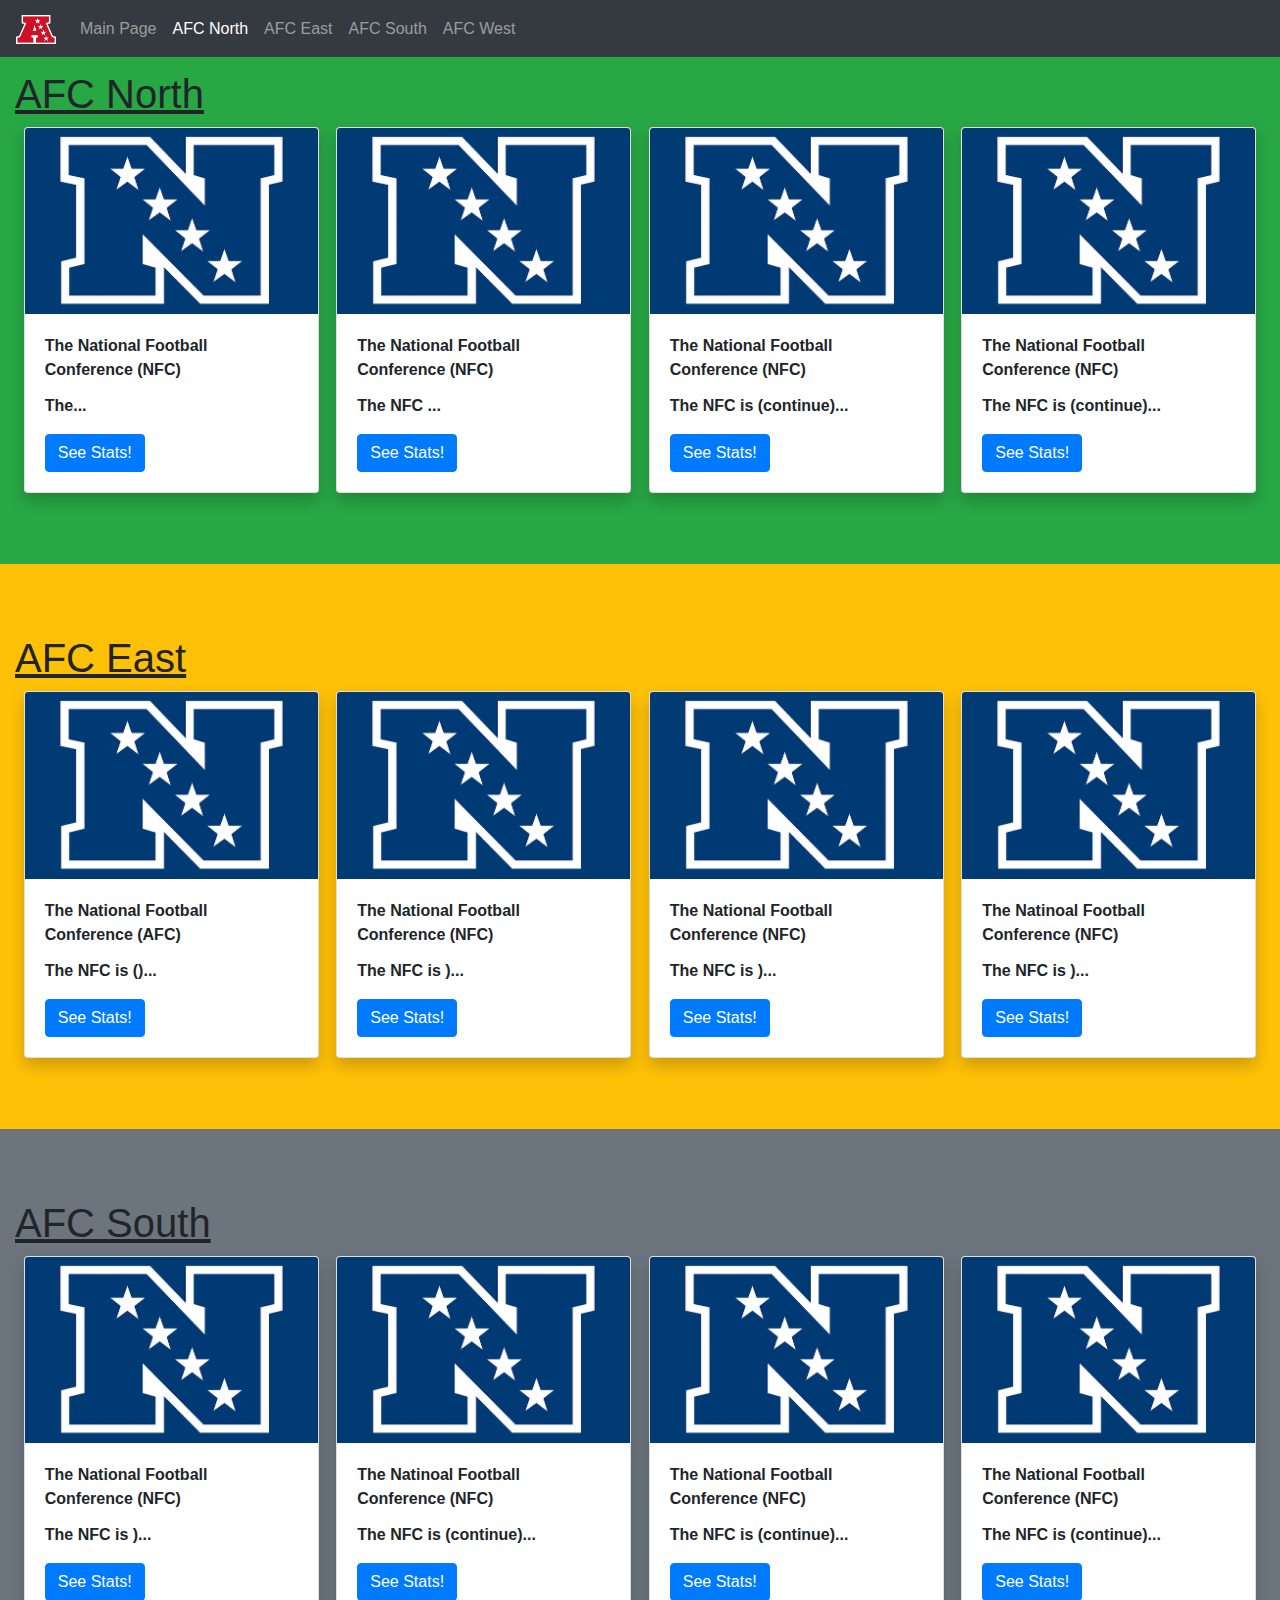
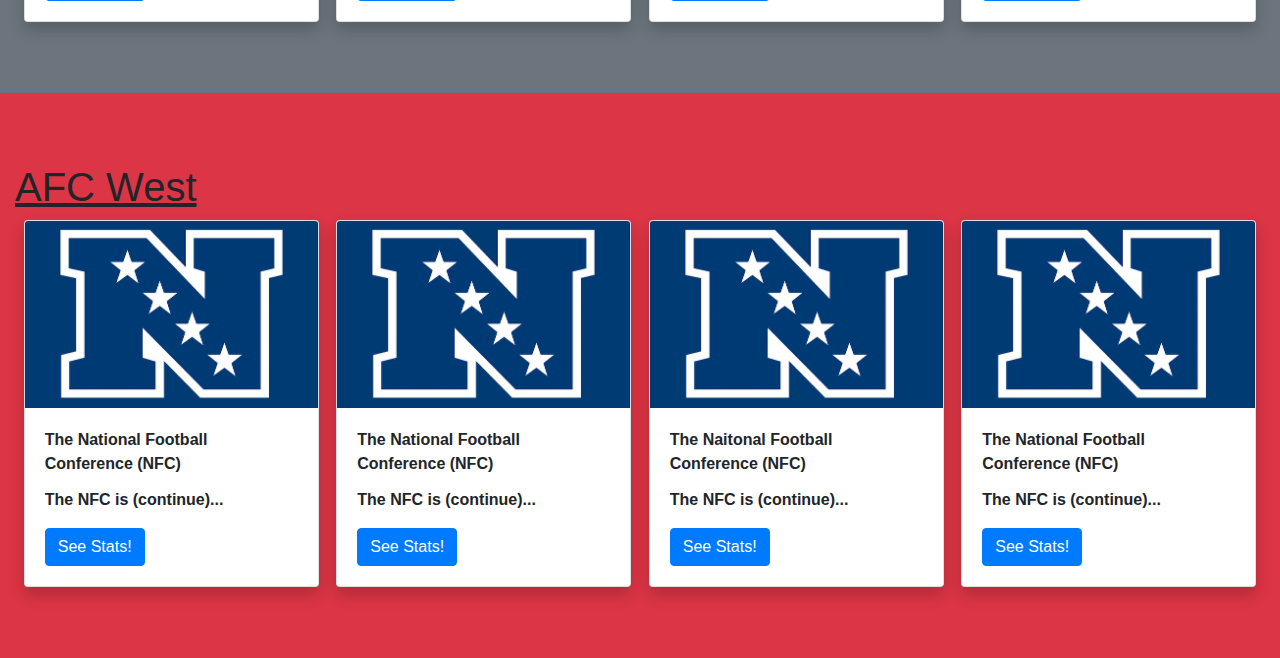
==== AFC.html @ 56cf5cde "Update AFC.html" ====
<!DOCTYPE html>
<html lang="en">
  <head>
    <!-- Bootstrap Stuff -->
    <meta charset="utf-8">
    <meta name="viewport" content="width=device-width, initial-scale=1">
    <link rel="stylesheet" href="https://maxcdn.bootstrapcdn.com/bootstrap/4.5.2/css/bootstrap.min.css">
    <script src="https://ajax.googleapis.com/ajax/libs/jquery/3.5.1/jquery.min.js"></script>
    <script src="https://cdnjs.cloudflare.com/ajax/libs/popper.js/1.16.0/umd/popper.min.js"></script>
    <script src="https://maxcdn.bootstrapcdn.com/bootstrap/4.5.2/js/bootstrap.min.js"></script>
    <!-- Our Stuff  -->
    <link rel="stylesheet" type="text/css" href="mystyle.css">
    <script src="https://ajax.googleapis.com/ajax/libs/jquery/3.2.1/jquery.min.js"></script>
    <script src="myscript.js"></script>
    <title>The AFC</title>
  </head>
  <!-- Setting Up Scrollspy -->
  <body data-spy="scroll" data-target=".navbar" data-offset="50">
    <!-- Nav Bar -->
    <nav class="navbar navbar-expand-sm bg-dark navbar-dark fixed-top">  
      <a class="navbar-brand" href="https://www.nfl.com/">
        <img src="American_Football_Conference_logo.svg.png" alt="logo" style="width:40px;">
      </a>
      <ul class="navbar-nav">
        <li class="nav-item">
          <a class="nav-link" href="https://ponmo.github.io/football/">Main Page</a>
        </li>
        <li class="nav-item">
          <a class="nav-link" href="#section1">AFC North</a>
        </li>
        <li class="nav-item">
          <a class="nav-link" href="#section2">AFC East</a>
        </li>
        <li class="nav-item">
          <a class="nav-link" href="#section3">AFC South</a>
        </li>
        <li class="nav-item">
          <a class="nav-link" href="#section4">AFC West</a>
        </li>
      </ul>
    </nav>
    
    <!-- Team Cards -->
    <div id="section1" class="container-fluid bg-success" style="padding-top:70px;padding-bottom:70px">
      <h1>AFC North</h1>
      <table>
        <tr>
          <th>
            <div class="card">
              <img class="card-img-top" src="2106__national_football_conference-primary_dark-2010.png" alt="NFC Logo">
              <div class="card-body">
                <p class="card-title">The National Football Conference (NFC)</p>
                <p class="card-text">The...</p>
                <a class="btn btn-primary stretched-link">See Stats!</a>
              </div>
            </div>
          </th>
          <th>
            <div class="card">
              <img class="card-img-top" src="2106__national_football_conference-primary_dark-2010.png" alt="NFC Logo">
              <div class="card-body">
                <p class="card-title">The National Football Conference (NFC)</p>
                <p class="card-text">The NFC ...</p>
                <a class="btn btn-primary stretched-link">See Stats!</a>
              </div>
            </div>
          </th>
          <th>
            <div class="card">
              <img class="card-img-top" src="2106__national_football_conference-primary_dark-2010.png" alt="NFC Logo">
              <div class="card-body">
                <p class="card-title">The National Football Conference (NFC)</p>
                <p class="card-text">The NFC is (continue)...</p>
                <a class="btn btn-primary stretched-link">See Stats!</a>
              </div>
            </div>
          </th>
          <th>
            <div class="card">
              <img class="card-img-top" src="2106__national_football_conference-primary_dark-2010.png" alt="NFC Logo">
              <div class="card-body">
                <p class="card-title">The National Football Conference (NFC)</p>
                <p class="card-text">The NFC is (continue)...</p>
                <a class="btn btn-primary stretched-link">See Stats!</a>
              </div>
            </div>
          </th>
        </tr>
      </table>
    </div>
    <div id="section2" class="container-fluid bg-warning" style="padding-top:70px;padding-bottom:70px">
      <h1>AFC East</h1>
      <table>
        <tr>
          <th>
            <div class="card">
              <img class="card-img-top" src="2106__national_football_conference-primary_dark-2010.png" alt="NFC Logo">
              <div class="card-body">
                <p class="card-title">The National Football Conference (AFC)</p>
                <p class="card-text">The NFC is ()...</p>
                <a class="btn btn-primary stretched-link">See Stats!</a>
              </div>
            </div>
          </th>
          <th>
            <div class="card">
              <img class="card-img-top" src="2106__national_football_conference-primary_dark-2010.png" alt="NFC Logo">
              <div class="card-body">
                <p class="card-title">The National Football Conference (NFC)</p>
                <p class="card-text">The NFC is )...</p>
                <a class="btn btn-primary stretched-link">See Stats!</a>
              </div>
            </div>
          </th>
          <th>
            <div class="card">
              <img class="card-img-top" src="2106__national_football_conference-primary_dark-2010.png" alt="NFC Logo">
              <div class="card-body">
                <p class="card-title">The National Football Conference (NFC)</p>
                <p class="card-text">The NFC is )...</p>
                <a class="btn btn-primary stretched-link">See Stats!</a>
              </div>
            </div>
          </th>
          <th>
            <div class="card">
              <img class="card-img-top" src="2106__national_football_conference-primary_dark-2010.png" alt="NFC Logo">
              <div class="card-body">
                <p class="card-title">The Natinoal Football Conference (NFC)</p>
                <p class="card-text">The NFC is )...</p>
                <a class="btn btn-primary stretched-link">See Stats!</a>
              </div>
            </div>
          </th>
        </tr>
      </table>
    </div>
    <div id="section3" class="container-fluid bg-secondary" style="padding-top:70px;padding-bottom:70px">
      <h1>AFC South</h1>
      <table>
        <tr>
          <th>
            <div class="card">
              <img class="card-img-top" src="2106__national_football_conference-primary_dark-2010.png" alt="NFC Logo">
              <div class="card-body">
                <p class="card-title">The National Football Conference (NFC)</p>
                <p class="card-text">The NFC is )...</p>
                <a class="btn btn-primary stretched-link">See Stats!</a>
              </div>
            </div>
          </th>
          <th>
            <div class="card">
              <img class="card-img-top" src="2106__national_football_conference-primary_dark-2010.png" alt="NFC Logo">
              <div class="card-body">
                <p class="card-title">The Natinoal Football Conference (NFC)</p>
                <p class="card-text">The NFC is (continue)...</p>
                <a href="https://ponmo.github.io/football/AFC" class="btn btn-primary stretched-link">See Stats!</a>
              </div>
            </div>
          </th>
          <th>
            <div class="card">
              <img class="card-img-top" src="2106__national_football_conference-primary_dark-2010.png" alt="NFC Logo">
              <div class="card-body">
                <p class="card-title">The National Football Conference (NFC)</p>
                <p class="card-text">The NFC is (continue)...</p>
                <a class="btn btn-primary stretched-link">See Stats!</a>
              </div>
            </div>
          </th>
          <th>
            <div class="card">
              <img class="card-img-top" src="2106__national_football_conference-primary_dark-2010.png" alt="NFC Logo">
              <div class="card-body">
                <p class="card-title">The National Football Conference (NFC)</p>
                <p class="card-text">The NFC is (continue)...</p>
                <a class="btn btn-primary stretched-link">See Stats!</a>
              </div>
            </div>
          </th>
        </tr>
      </table>
    </div>
    <div id="section4" class="container-fluid bg-danger" style="padding-top:70px;padding-bottom:70px">
      <h1>AFC West</h1>
      <table>
        <tr>
          <th>
            <div class="card">
              <img class="card-img-top" src="2106__national_football_conference-primary_dark-2010.png" alt="NFC Logo">
              <div class="card-body">
                <p class="card-title">The National Football Conference (NFC)</p>
                <p class="card-text">The NFC is (continue)...</p>
                <a class="btn btn-primary stretched-link">See Stats!</a>
              </div>
            </div>
          </th>
          <th>
            <div class="card">
              <img class="card-img-top" src="2106__national_football_conference-primary_dark-2010.png" alt="NFC Logo">
              <div class="card-body">
                <p class="card-title">The National Football Conference (NFC)</p>
                <p class="card-text">The NFC is (continue)...</p>
                <a class="btn btn-primary stretched-link">See Stats!</a>
              </div>
            </div>
          </th>
          <th>
            <div class="card">
              <img class="card-img-top" src="2106__national_football_conference-primary_dark-2010.png" alt="NFC Logo">
              <div class="card-body">
                <p class="card-title">The Naitonal Football Conference (NFC)</p>
                <p class="card-text">The NFC is (continue)...</p>
                <a class="btn btn-primary stretched-link">See Stats!</a>
              </div>
            </div>
          </th>
          <th>
            <div class="card">
              <img class="card-img-top" src="2106__national_football_conference-primary_dark-2010.png" alt="NFC Logo">
              <div class="card-body">
                <p class="card-title">The National Football Conference (NFC)</p>
                <p class="card-text">The NFC is (continue)...</p>
                <a class="btn btn-primary stretched-link">See Stats!</a>
              </div>
            </div>
          </th>
        </tr>
      </table>
    </div>
  </body> 
</html>
---- mystyle.css ----
body {
  position: relative;
}
.mainbody {
  background-color: white;
}
table {
  width: 100%;
  margin: auto;
  table-layout: fixed;
}
.maintable {
  margin-top: 50px;
  width: 70%;
}
.card {
  width: 95%; 
  margin: auto;
  float: none;
  box-shadow: 0 8px 16px 0 rgba(0,0,0,0.2);
  transition: 0.3s;
}
.flip-card-inner {
  width: 95%;
  transition: transform 0.4s;
  transform-style: preserve-3d;
  background-color: transparent;
}
.flip-front, .flip-back {
  width: 100%;
  height: 100%;
  -webkit-backface-visibility: hidden; /* Safari */
  backface-visibility: hidden;
  background-color: white;
}
.flip-back {
  transform: rotateY(180deg);
  position: absolute;
  text-align: center;
}
h2 {
  text-decoration: underline; 
}
h1 {
 text-decoration: underline; 
}
#credit {
  bottom: 0px;
  text-align: center;
  width: 100%;
  position: fixed;
}
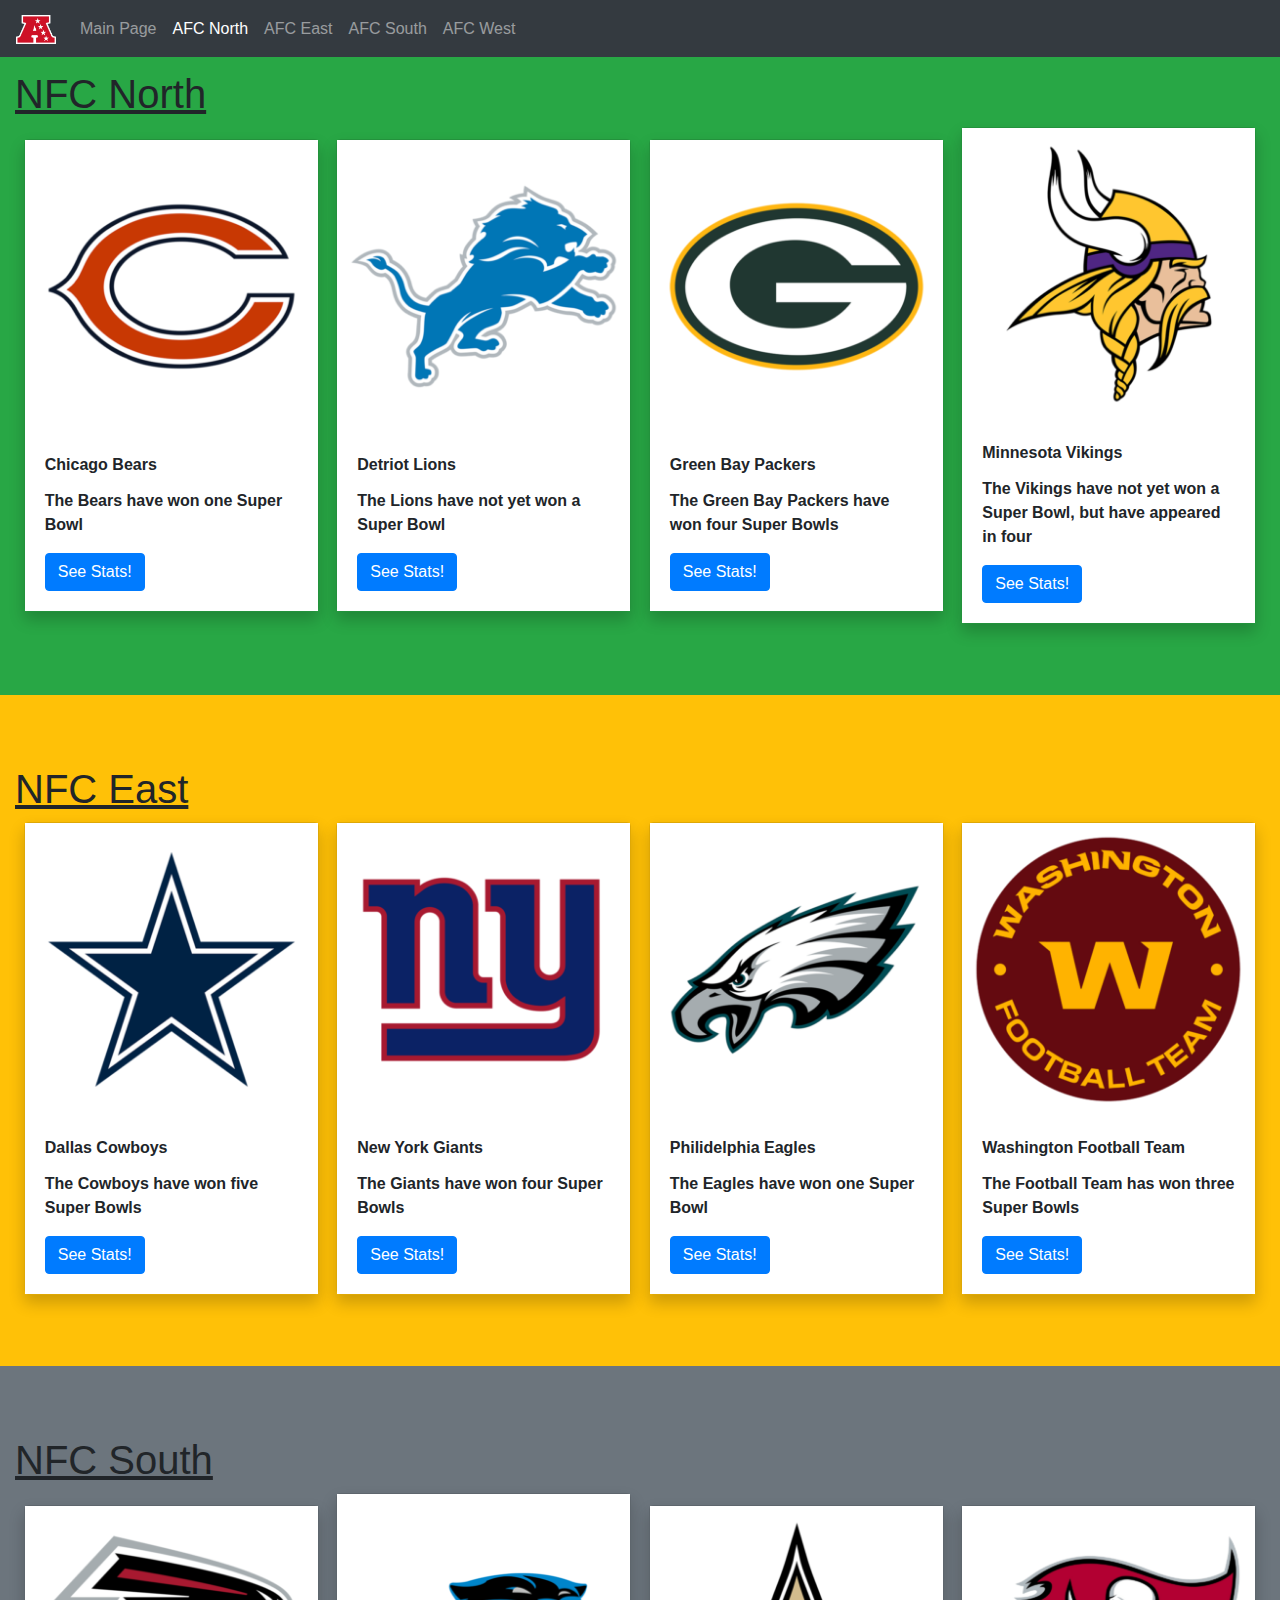
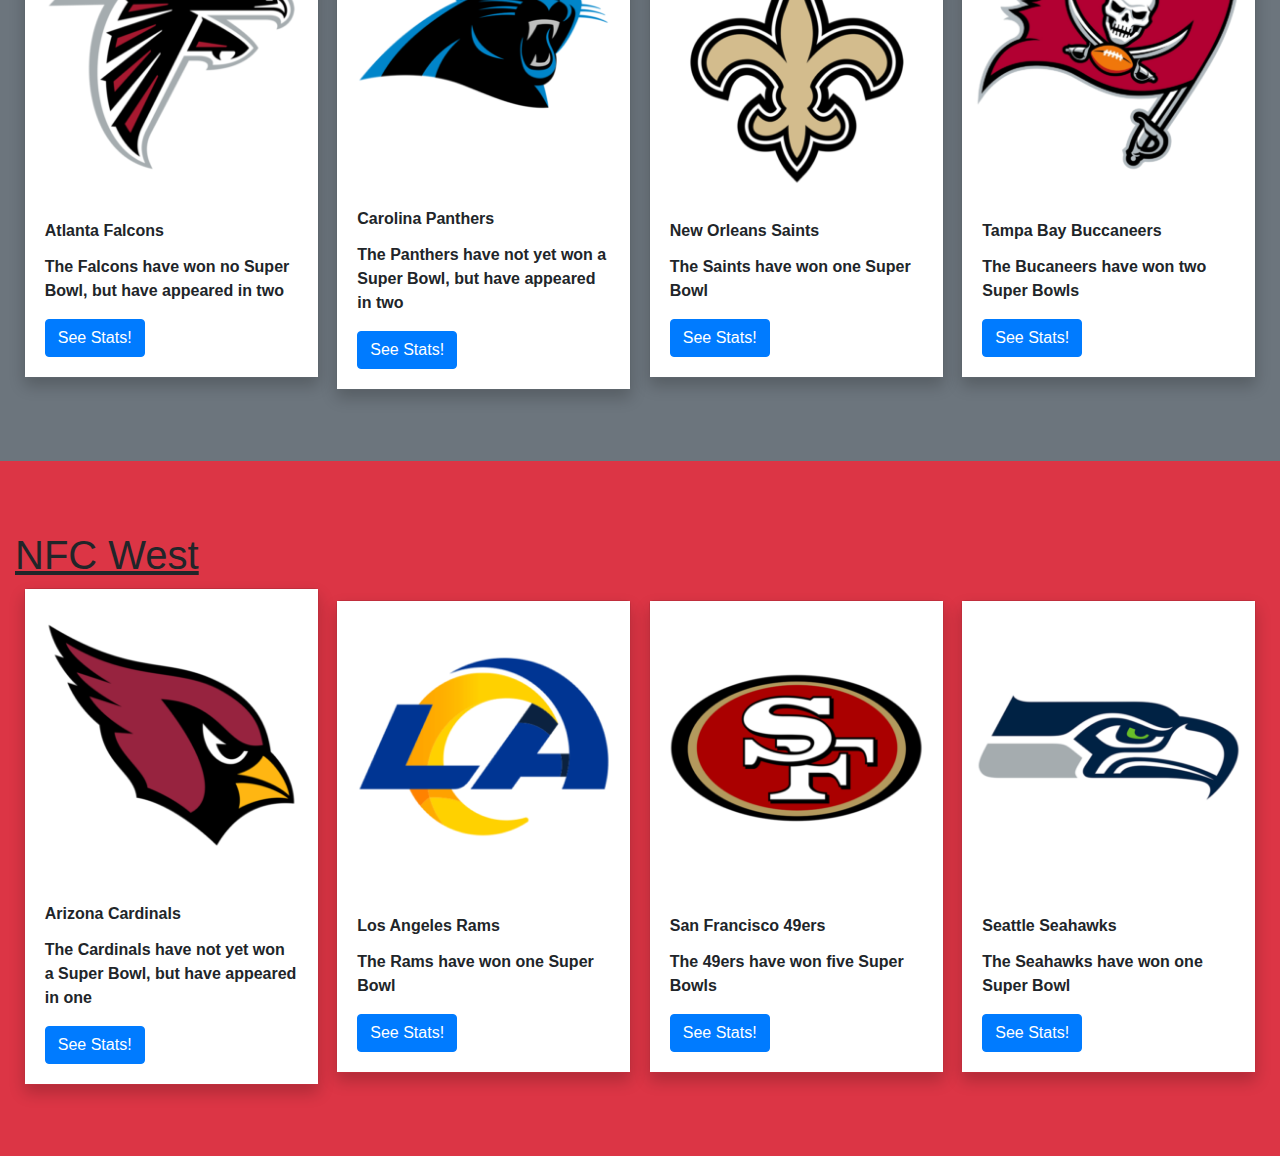
==== commit c9afc9c3: "Update AFC.html" ====
--- a/AFC.html
+++ b/AFC.html
@@ -42,46 +42,90 @@
     
     <!-- Team Cards -->
     <div id="section1" class="container-fluid bg-success" style="padding-top:70px;padding-bottom:70px">
-      <h1>AFC North</h1>
+      <h1>NFC North</h1>
       <table>
         <tr>
           <th>
-            <div class="card">
-              <img class="card-img-top" src="2106__national_football_conference-primary_dark-2010.png" alt="NFC Logo">
-              <div class="card-body">
-                <p class="card-title">The National Football Conference (NFC)</p>
-                <p class="card-text">The...</p>
-                <a class="btn btn-primary stretched-link">See Stats!</a>
-              </div>
-            </div>
-          </th>
-          <th>
-            <div class="card">
-              <img class="card-img-top" src="2106__national_football_conference-primary_dark-2010.png" alt="NFC Logo">
-              <div class="card-body">
-                <p class="card-title">The National Football Conference (NFC)</p>
-                <p class="card-text">The NFC ...</p>
-                <a class="btn btn-primary stretched-link">See Stats!</a>
-              </div>
-            </div>
-          </th>
-          <th>
-            <div class="card">
-              <img class="card-img-top" src="2106__national_football_conference-primary_dark-2010.png" alt="NFC Logo">
-              <div class="card-body">
-                <p class="card-title">The National Football Conference (NFC)</p>
-                <p class="card-text">The NFC is (continue)...</p>
-                <a class="btn btn-primary stretched-link">See Stats!</a>
-              </div>
-            </div>
-          </th>
-          <th>
-            <div class="card">
-              <img class="card-img-top" src="2106__national_football_conference-primary_dark-2010.png" alt="NFC Logo">
-              <div class="card-body">
-                <p class="card-title">The National Football Conference (NFC)</p>
-                <p class="card-text">The NFC is (continue)...</p>
-                <a class="btn btn-primary stretched-link">See Stats!</a>
+            <div class="card flip-card-inner">
+              <div class="flip-front">
+                <img class="card-img-top" src="BearsChi.png" alt="Bears Logo">
+                <div class="card-body">
+                  <p class="card-title">Chicago Bears</p>
+                  <p class="card-text">The Bears have won one Super Bowl</p>
+                  <a class="btn btn-primary stretched-link">See Stats!</a>
+                </div>
+              </div>
+              <div class="flip-back">
+                <br>
+                <h2>Chicago Bears</h2>
+                <br>
+                <p>Wins - 8</p>
+                <p>Losses - 8</p>
+                <p>Ties - 0</p>
+                <p>Current Streak - 1 Loss</p>
+              </div>
+            </div>
+          </th>
+          <th>
+            <div class="card flip-card-inner">
+              <div class="flip-front">
+                <img class="card-img-top" src="LionsDet.png" alt="Lions Logo">
+                <div class="card-body">
+                  <p class="card-title">Detriot Lions</p>
+                  <p class="card-text">The Lions have not yet won a Super Bowl</p>
+                  <a class="btn btn-primary stretched-link">See Stats!</a>
+                </div>
+              </div>
+              <div class="flip-back">
+                <br>
+                <h2>Detroit Lions</h2>
+                <br>
+                <p>Wins - 5</p>
+                <p>Losses - 11</p>
+                <p>Ties - 0</p>
+                <p>Current Streak - 4 Loss</p>
+              </div>
+            </div>
+          </th>
+          <th>
+            <div class="card flip-card-inner">
+              <div class="flip-front">
+                <img class="card-img-top" src="PackersGre.png" alt="Packers Logo">
+                <div class="card-body">
+                  <p class="card-title">Green Bay Packers</p>
+                  <p class="card-text">The Green Bay Packers have won four Super Bowls</p>
+                  <a class="btn btn-primary stretched-link">See Stats!</a>
+                </div>
+              </div>
+              <div class="flip-back">
+                <br>
+                <h2>Green Bay Packers</h2>
+                <br>
+                <p>Wins - 13</p>
+                <p>Losses - 3</p>
+                <p>Ties - 0</p>
+                <p>Current Streak - 6 Wins</p>
+              </div>
+            </div>
+          </th>
+          <th>
+            <div class="card flip-card-inner">
+              <div class="flip-front">
+                <img class="card-img-top" src="VikingsMin.png" alt="Vikings Logo">
+                <div class="card-body">
+                  <p class="card-title">Minnesota Vikings</p>
+                  <p class="card-text">The Vikings have not yet won a Super Bowl, but have appeared in four</p>
+                  <a class="btn btn-primary stretched-link">See Stats!</a>
+                </div>
+              </div>
+              <div class="flip-back">
+                <br>
+                <h2>Minnesota Vikings</h2>
+                <br>
+                <p>Wins - 7</p>
+                <p>Losses - 9</p>
+                <p>Ties - 0</p>
+                <p>Current Streak - 1 Win</p>
               </div>
             </div>
           </th>
@@ -89,46 +133,90 @@
       </table>
     </div>
     <div id="section2" class="container-fluid bg-warning" style="padding-top:70px;padding-bottom:70px">
-      <h1>AFC East</h1>
+      <h1>NFC East</h1>
       <table>
         <tr>
           <th>
-            <div class="card">
-              <img class="card-img-top" src="2106__national_football_conference-primary_dark-2010.png" alt="NFC Logo">
-              <div class="card-body">
-                <p class="card-title">The National Football Conference (AFC)</p>
-                <p class="card-text">The NFC is ()...</p>
-                <a class="btn btn-primary stretched-link">See Stats!</a>
-              </div>
-            </div>
-          </th>
-          <th>
-            <div class="card">
-              <img class="card-img-top" src="2106__national_football_conference-primary_dark-2010.png" alt="NFC Logo">
-              <div class="card-body">
-                <p class="card-title">The National Football Conference (NFC)</p>
-                <p class="card-text">The NFC is )...</p>
-                <a class="btn btn-primary stretched-link">See Stats!</a>
-              </div>
-            </div>
-          </th>
-          <th>
-            <div class="card">
-              <img class="card-img-top" src="2106__national_football_conference-primary_dark-2010.png" alt="NFC Logo">
-              <div class="card-body">
-                <p class="card-title">The National Football Conference (NFC)</p>
-                <p class="card-text">The NFC is )...</p>
-                <a class="btn btn-primary stretched-link">See Stats!</a>
-              </div>
-            </div>
-          </th>
-          <th>
-            <div class="card">
-              <img class="card-img-top" src="2106__national_football_conference-primary_dark-2010.png" alt="NFC Logo">
-              <div class="card-body">
-                <p class="card-title">The Natinoal Football Conference (NFC)</p>
-                <p class="card-text">The NFC is )...</p>
-                <a class="btn btn-primary stretched-link">See Stats!</a>
+            <div class="card flip-card-inner">
+              <div class="flip-front">
+                <img class="card-img-top" src="CowboysDal.png" alt="Cowboys Logo">
+                <div class="card-body">
+                  <p class="card-title">Dallas Cowboys</p>
+                  <p class="card-text">The Cowboys have won five Super Bowls</p>
+                  <a class="btn btn-primary stretched-link">See Stats!</a>
+                </div>
+              </div>
+              <div class="flip-back">
+                <br>
+                <h2>Dallas Cowboys</h2>
+                <br>
+                <p>Wins - 6</p>
+                <p>Losses - 10</p>
+                <p>Ties - 0</p>
+                <p>Current Streak - 1 Loss</p>
+              </div>
+            </div>
+          </th>
+          <th>
+            <div class="card flip-card-inner">
+              <div class="flip-front">
+                <img class="card-img-top" src="GiantsNew.png" alt="Giants Logo">
+                <div class="card-body">
+                  <p class="card-title">New York Giants</p>
+                  <p class="card-text">The Giants have won four Super Bowls</p>
+                  <a class="btn btn-primary stretched-link">See Stats!</a>
+                </div>
+              </div>
+              <div class="flip-back">
+                <br>
+                <h2>New York Giants</h2>
+                <br>
+                <p>Wins - 6</p>
+                <p>Losses - 10</p>
+                <p>Ties - 0</p>
+                <p>Current Streak - 1 Win</p>
+              </div>
+            </div>
+          </th>
+          <th>
+            <div class="card flip-card-inner">
+              <div class="flip-front">
+                <img class="card-img-top" src="EaglesPhi.png" alt="Eagles Logo">
+                <div class="card-body">
+                  <p class="card-title">Philidelphia Eagles</p>
+                  <p class="card-text">The Eagles have won one Super Bowl</p>
+                  <a class="btn btn-primary stretched-link">See Stats!</a>
+                </div>
+              </div>
+              <div class="flip-back">
+                <br>
+                <h2>Philidelphia Eagles</h2>
+                <br>
+                <p>Wins - 4</p>
+                <p>Losses - 11</p>
+                <p>Ties - 1</p>
+                <p>Current Streak - 1 Loss</p>
+              </div>
+            </div>
+          </th>
+          <th>
+            <div class="card flip-card-inner">
+              <div class="flip-front">
+                <img class="card-img-top" src="FootballTeamWas.png" alt="Washington Logo">
+                <div class="card-body">
+                  <p class="card-title">Washington Football Team</p>
+                  <p class="card-text">The Football Team has won three Super Bowls</p>
+                  <a class="btn btn-primary stretched-link">See Stats!</a>
+                </div>
+              </div>
+              <div class="flip-back">
+                <br>
+                <h2>Washington Football Team</h2>
+                <br>
+                <p>Wins - 7</p>
+                <p>Losses - 9</p>
+                <p>Ties - 0</p>
+                <p>Current Streak - 1 Win</p>
               </div>
             </div>
           </th>
@@ -136,46 +224,90 @@
       </table>
     </div>
     <div id="section3" class="container-fluid bg-secondary" style="padding-top:70px;padding-bottom:70px">
-      <h1>AFC South</h1>
+      <h1>NFC South</h1>
       <table>
         <tr>
           <th>
-            <div class="card">
-              <img class="card-img-top" src="2106__national_football_conference-primary_dark-2010.png" alt="NFC Logo">
-              <div class="card-body">
-                <p class="card-title">The National Football Conference (NFC)</p>
-                <p class="card-text">The NFC is )...</p>
-                <a class="btn btn-primary stretched-link">See Stats!</a>
-              </div>
-            </div>
-          </th>
-          <th>
-            <div class="card">
-              <img class="card-img-top" src="2106__national_football_conference-primary_dark-2010.png" alt="NFC Logo">
-              <div class="card-body">
-                <p class="card-title">The Natinoal Football Conference (NFC)</p>
-                <p class="card-text">The NFC is (continue)...</p>
-                <a href="https://ponmo.github.io/football/AFC" class="btn btn-primary stretched-link">See Stats!</a>
-              </div>
-            </div>
-          </th>
-          <th>
-            <div class="card">
-              <img class="card-img-top" src="2106__national_football_conference-primary_dark-2010.png" alt="NFC Logo">
-              <div class="card-body">
-                <p class="card-title">The National Football Conference (NFC)</p>
-                <p class="card-text">The NFC is (continue)...</p>
-                <a class="btn btn-primary stretched-link">See Stats!</a>
-              </div>
-            </div>
-          </th>
-          <th>
-            <div class="card">
-              <img class="card-img-top" src="2106__national_football_conference-primary_dark-2010.png" alt="NFC Logo">
-              <div class="card-body">
-                <p class="card-title">The National Football Conference (NFC)</p>
-                <p class="card-text">The NFC is (continue)...</p>
-                <a class="btn btn-primary stretched-link">See Stats!</a>
+            <div class="card flip-card-inner">
+              <div class="flip-front">
+                <img class="card-img-top" src="FalconsAtl.png" alt="Falcons Logo">
+                <div class="card-body">
+                  <p class="card-title">Atlanta Falcons</p>
+                  <p class="card-text">The Falcons have won no Super Bowl, but have appeared in two</p>
+                  <a class="btn btn-primary stretched-link">See Stats!</a>
+                </div>
+              </div>
+              <div class="flip-back">
+                <br>
+                <h2>Atlanta Falcons</h2>
+                <br>
+                <p>Wins - 4</p>
+                <p>Losses - 12</p>
+                <p>Ties - 0</p>
+                <p>Current Streak - 5 Loss</p>
+              </div>
+            </div>
+          </th>
+          <th>
+            <div class="card flip-card-inner">
+              <div class="flip-front">
+                <img class="card-img-top" src="PanthersCar.png" alt="Panthers Logo">
+                <div class="card-body">
+                  <p class="card-title">Carolina Panthers</p>
+                  <p class="card-text">The Panthers have not yet won a Super Bowl, but have appeared in two</p>
+                  <a class="btn btn-primary stretched-link">See Stats!</a>
+                </div>
+              </div>
+              <div class="flip-back">
+                <br>
+                <h2>Carolina Panthers</h2>
+                <br>
+                <p>Wins - 5</p>
+                <p>Losses - 11</p>
+                <p>Ties - 0</p>
+                <p>Current Streak - 1 Loss</p>
+              </div>
+            </div>
+          </th>
+          <th>
+            <div class="card flip-card-inner">
+              <div class="flip-front">
+                <img class="card-img-top" src="SaintsNew.png" alt="Saints Logo">
+                <div class="card-body">
+                  <p class="card-title">New Orleans Saints</p>
+                  <p class="card-text">The Saints have won one Super Bowl</p>
+                  <a class="btn btn-primary stretched-link">See Stats!</a>
+                </div>
+              </div>
+              <div class="flip-back">
+                <br>
+                <h2>New Orleans Sants</h2>
+                <br>
+                <p>Wins - 12</p>
+                <p>Losses - 4</p>
+                <p>Ties - 0</p>
+                <p>Current Streak - 2 Wins</p>
+              </div>
+            </div>
+          </th>
+          <th>
+            <div class="card flip-card-inner">
+              <div class="flip-front">
+                <img class="card-img-top" src="BuccaneersTam.png" alt="Buccaneers Logo">
+                <div class="card-body">
+                  <p class="card-title">Tampa Bay Buccaneers</p>
+                  <p class="card-text">The Bucaneers have won two Super Bowls</p>
+                  <a class="btn btn-primary stretched-link">See Stats!</a>
+                </div>
+              </div>
+              <div class="flip-back">
+                <br>
+                <h2>Tampa Bay Buccaneers</h2>
+                <br>
+                <p>Wins - 11</p>
+                <p>Losses - 5</p>
+                <p>Ties - 0</p>
+                <p>Current Streak - 4 Wins</p>
               </div>
             </div>
           </th>
@@ -183,46 +315,90 @@
       </table>
     </div>
     <div id="section4" class="container-fluid bg-danger" style="padding-top:70px;padding-bottom:70px">
-      <h1>AFC West</h1>
+      <h1>NFC West</h1>
       <table>
         <tr>
           <th>
-            <div class="card">
-              <img class="card-img-top" src="2106__national_football_conference-primary_dark-2010.png" alt="NFC Logo">
-              <div class="card-body">
-                <p class="card-title">The National Football Conference (NFC)</p>
-                <p class="card-text">The NFC is (continue)...</p>
-                <a class="btn btn-primary stretched-link">See Stats!</a>
-              </div>
-            </div>
-          </th>
-          <th>
-            <div class="card">
-              <img class="card-img-top" src="2106__national_football_conference-primary_dark-2010.png" alt="NFC Logo">
-              <div class="card-body">
-                <p class="card-title">The National Football Conference (NFC)</p>
-                <p class="card-text">The NFC is (continue)...</p>
-                <a class="btn btn-primary stretched-link">See Stats!</a>
-              </div>
-            </div>
-          </th>
-          <th>
-            <div class="card">
-              <img class="card-img-top" src="2106__national_football_conference-primary_dark-2010.png" alt="NFC Logo">
-              <div class="card-body">
-                <p class="card-title">The Naitonal Football Conference (NFC)</p>
-                <p class="card-text">The NFC is (continue)...</p>
-                <a class="btn btn-primary stretched-link">See Stats!</a>
-              </div>
-            </div>
-          </th>
-          <th>
-            <div class="card">
-              <img class="card-img-top" src="2106__national_football_conference-primary_dark-2010.png" alt="NFC Logo">
-              <div class="card-body">
-                <p class="card-title">The National Football Conference (NFC)</p>
-                <p class="card-text">The NFC is (continue)...</p>
-                <a class="btn btn-primary stretched-link">See Stats!</a>
+            <div class="card flip-card-inner">
+              <div class="flip-front">
+                <img class="card-img-top" src="CardinalsAri.png" alt="Cardinals Logo">
+                <div class="card-body">
+                  <p class="card-title">Arizona Cardinals</p>
+                  <p class="card-text">The Cardinals have not yet won a Super Bowl, but have appeared in one</p>
+                  <a class="btn btn-primary stretched-link">See Stats!</a>
+                </div>
+              </div>
+              <div class="flip-back">
+                <br>
+                <h2>Arizona Cardinals</h2>
+                <br>
+                <p>Wins - 8</p>
+                <p>Losses - 8</p>
+                <p>Ties - 0</p>
+                <p>Current Streak - 2 Loss</p>
+              </div>
+            </div>
+          </th>
+          <th>
+            <div class="card flip-card-inner">
+              <div class="flip-front">
+                <img class="card-img-top" src="RamsLos.png" alt="Rams Logo">
+                <div class="card-body">
+                  <p class="card-title">Los Angeles Rams</p>
+                  <p class="card-text">The Rams have won one Super Bowl</p>
+                  <a class="btn btn-primary stretched-link">See Stats!</a>
+                </div>
+              </div>
+              <div class="flip-back">
+                <br>
+                <h2>Los Angeles Rams</h2>
+                <br>
+                <p>Wins - 10</p>
+                <p>Losses - 6</p>
+                <p>Ties - 0</p>
+                <p>Current Streak - 1 Win</p>
+              </div>
+            </div>
+          </th>
+          <th>
+            <div class="card flip-card-inner">
+              <div class="flip-front">
+                <img class="card-img-top" src="49ersSan.png" alt="49ers Logo">
+                <div class="card-body">
+                  <p class="card-title">San Francisco 49ers</p>
+                  <p class="card-text">The 49ers have won five Super Bowls</p>
+                  <a class="btn btn-primary stretched-link">See Stats!</a>
+                </div>
+              </div>
+              <div class="flip-back">
+                <br>
+                <h2>San Francisco 49ers</h2>
+                <br>
+                <p>Wins - 6</p>
+                <p>Losses - 10</p>
+                <p>Ties - 0</p>
+                <p>Current Streak - 1 Loss</p>
+              </div>
+            </div>
+          </th>
+          <th>
+            <div class="card flip-card-inner">
+              <div class="flip-front">
+                <img class="card-img-top" src="SeahawksSea.png" alt="Seahawks Logo">
+                <div class="card-body">
+                  <p class="card-title">Seattle Seahawks</p>
+                  <p class="card-text">The Seahawks have won one Super Bowl</p>
+                  <a class="btn btn-primary stretched-link">See Stats!</a>
+                </div>
+              </div>
+              <div class="flip-back">
+                <br>
+                <h2>Seattle Seahawks</h2>
+                <br>
+                <p>Wins - 12</p>
+                <p>Losses - 4</p>
+                <p>Ties - 0</p>
+                <p>Current Streak - 4 Wins</p>
               </div>
             </div>
           </th>
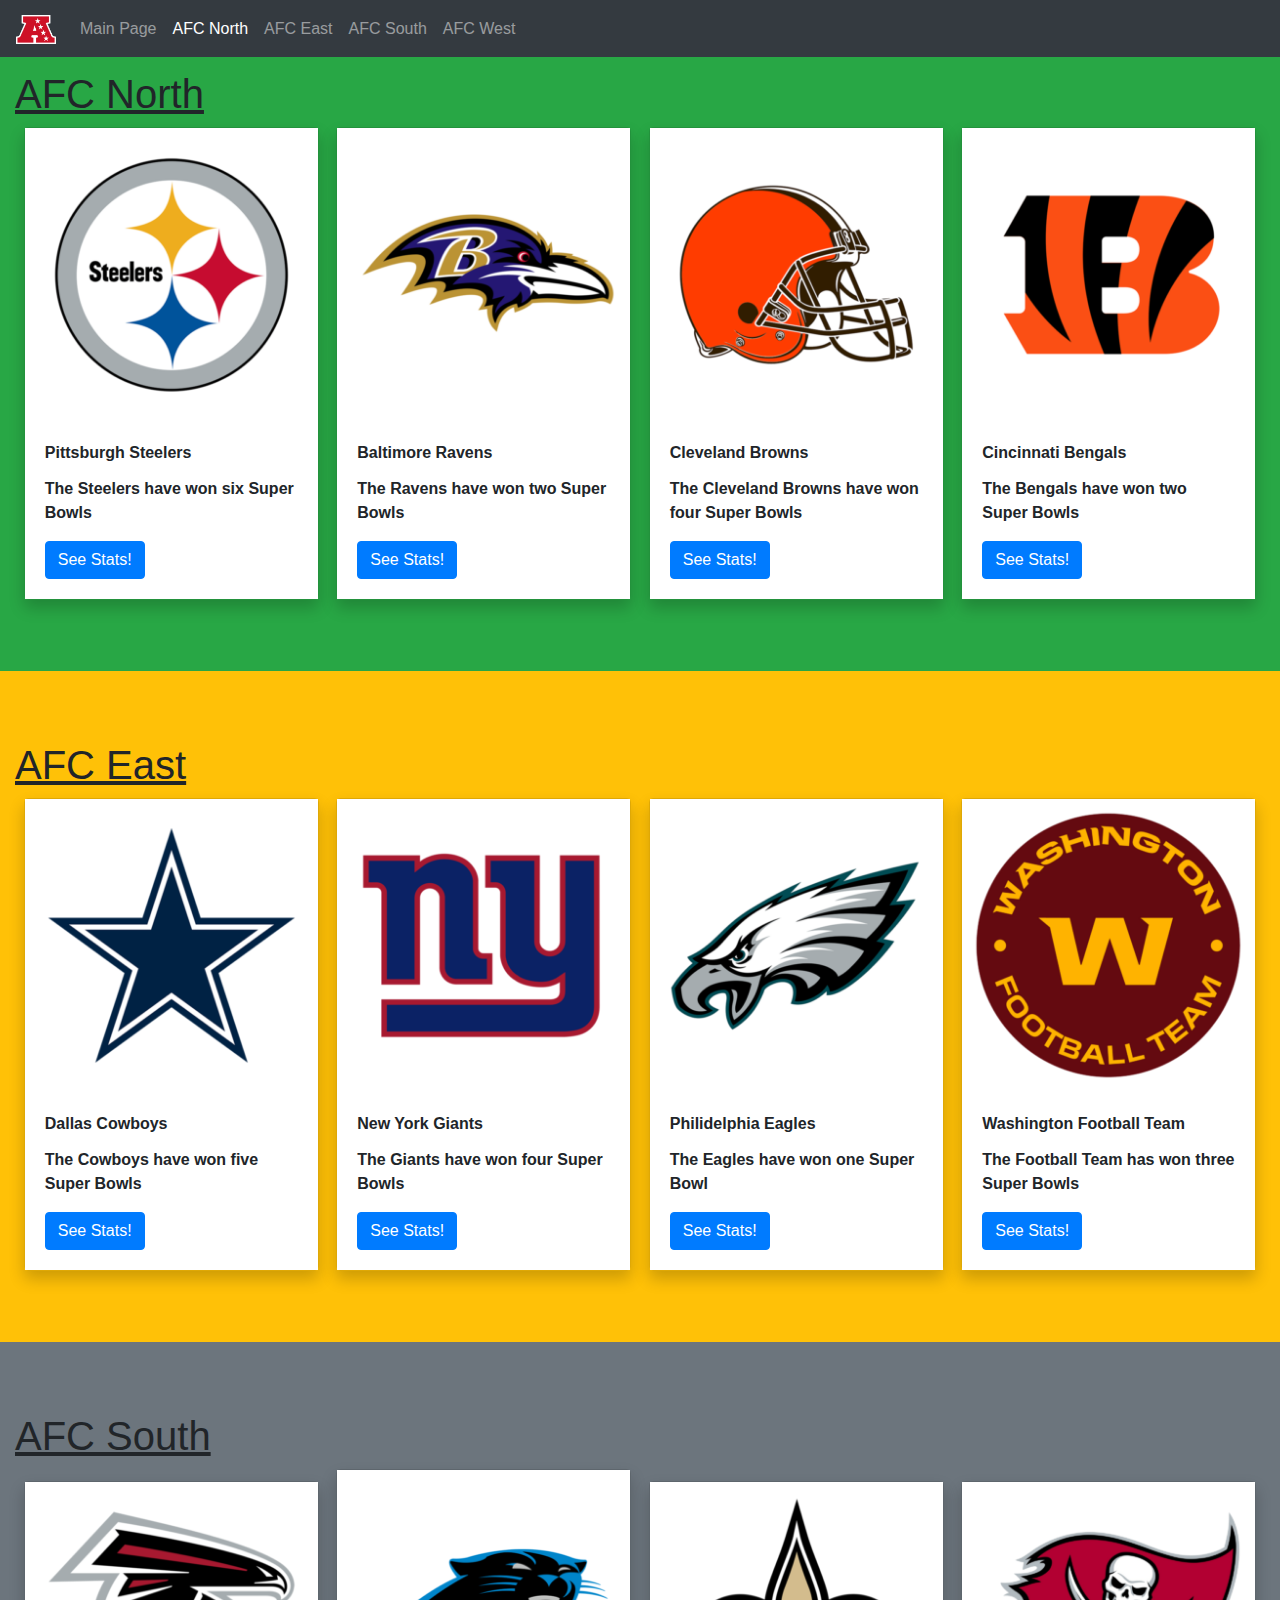
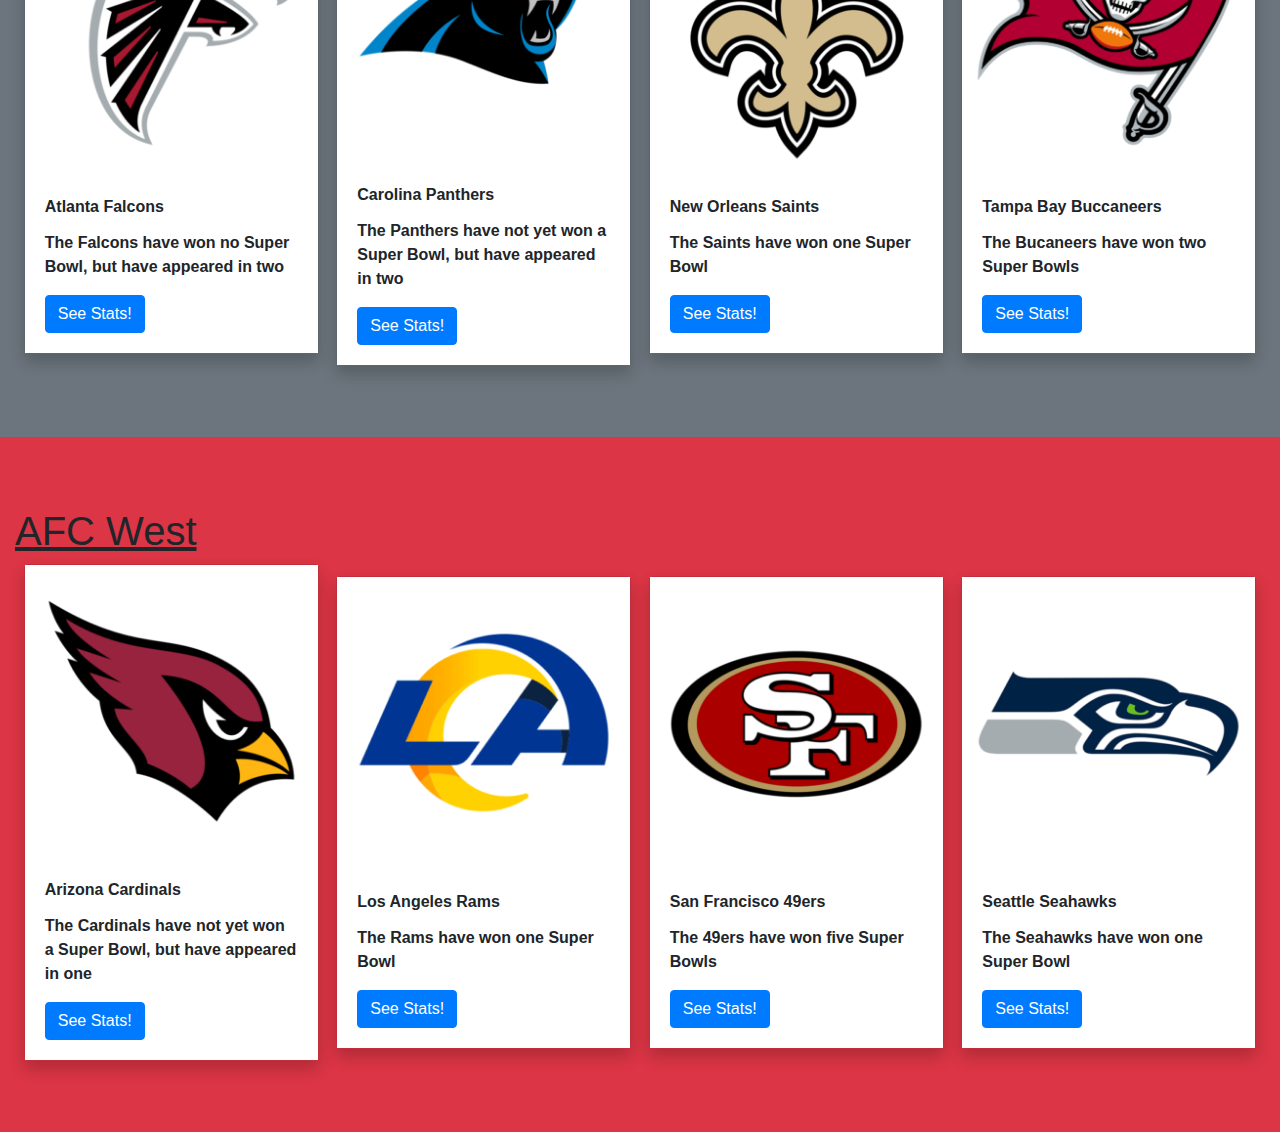
==== commit acfebb80: "Update AFC.html" ====
--- a/AFC.html
+++ b/AFC.html
@@ -42,90 +42,90 @@
     
     <!-- Team Cards -->
     <div id="section1" class="container-fluid bg-success" style="padding-top:70px;padding-bottom:70px">
-      <h1>NFC North</h1>
+      <h1>AFC North</h1>
       <table>
         <tr>
           <th>
             <div class="card flip-card-inner">
               <div class="flip-front">
-                <img class="card-img-top" src="BearsChi.png" alt="Bears Logo">
-                <div class="card-body">
-                  <p class="card-title">Chicago Bears</p>
-                  <p class="card-text">The Bears have won one Super Bowl</p>
-                  <a class="btn btn-primary stretched-link">See Stats!</a>
-                </div>
-              </div>
-              <div class="flip-back">
-                <br>
-                <h2>Chicago Bears</h2>
-                <br>
-                <p>Wins - 8</p>
-                <p>Losses - 8</p>
-                <p>Ties - 0</p>
-                <p>Current Streak - 1 Loss</p>
-              </div>
-            </div>
-          </th>
-          <th>
-            <div class="card flip-card-inner">
-              <div class="flip-front">
-                <img class="card-img-top" src="LionsDet.png" alt="Lions Logo">
-                <div class="card-body">
-                  <p class="card-title">Detriot Lions</p>
-                  <p class="card-text">The Lions have not yet won a Super Bowl</p>
-                  <a class="btn btn-primary stretched-link">See Stats!</a>
-                </div>
-              </div>
-              <div class="flip-back">
-                <br>
-                <h2>Detroit Lions</h2>
-                <br>
-                <p>Wins - 5</p>
+                <img class="card-img-top" src="SteelersPit.png" alt="Steelers Logo">
+                <div class="card-body">
+                  <p class="card-title">Pittsburgh Steelers</p>
+                  <p class="card-text">The Steelers have won six Super Bowls</p>
+                  <a class="btn btn-primary stretched-link">See Stats!</a>
+                </div>
+              </div>
+              <div class="flip-back">
+                <br>
+                <h2>Pittsburgh Steelers</h2>
+                <br>
+                <p>Wins - 12</p>
+                <p>Losses - 4</p>
+                <p>Ties - 0</p>
+                <p>Current Streak - 1 Loss</p>
+              </div>
+            </div>
+          </th>
+          <th>
+            <div class="card flip-card-inner">
+              <div class="flip-front">
+                <img class="card-img-top" src="RavensBal.png" alt="Ravens Logo">
+                <div class="card-body">
+                  <p class="card-title">Baltimore Ravens</p>
+                  <p class="card-text">The Ravens have won two Super Bowls</p>
+                  <a class="btn btn-primary stretched-link">See Stats!</a>
+                </div>
+              </div>
+              <div class="flip-back">
+                <br>
+                <h2>Baltimore Ravens</h2>
+                <br>
+                <p>Wins - 11</p>
+                <p>Losses - 5</p>
+                <p>Ties - 0</p>
+                <p>Current Streak - 5 Wins</p>
+              </div>
+            </div>
+          </th>
+          <th>
+            <div class="card flip-card-inner">
+              <div class="flip-front">
+                <img class="card-img-top" src="BrownsCle.png" alt="Browns Logo">
+                <div class="card-body">
+                  <p class="card-title">Cleveland Browns</p>
+                  <p class="card-text">The Cleveland Browns have won four Super Bowls</p>
+                  <a class="btn btn-primary stretched-link">See Stats!</a>
+                </div>
+              </div>
+              <div class="flip-back">
+                <br>
+                <h2>Cleveland Browns</h2>
+                <br>
+                <p>Wins - 11</p>
+                <p>Losses - 5</p>
+                <p>Ties - 0</p>
+                <p>Current Streak - 1 Win</p>
+              </div>
+            </div>
+          </th>
+          <th>
+            <div class="card flip-card-inner">
+              <div class="flip-front">
+                <img class="card-img-top" src="BengalsCin.png" alt="Bengals Logo">
+                <div class="card-body">
+                  <p class="card-title">Cincinnati Bengals</p>
+                  <p class="card-text">The Bengals have won two Super Bowls</p>
+                  <a class="btn btn-primary stretched-link">See Stats!</a>
+                </div>
+              </div>
+              <div class="flip-back">
+                <br>
+                <h2>Cincinnati Bengals</h2>
+                <br>
+                <p>Wins - 4</p>
                 <p>Losses - 11</p>
-                <p>Ties - 0</p>
-                <p>Current Streak - 4 Loss</p>
-              </div>
-            </div>
-          </th>
-          <th>
-            <div class="card flip-card-inner">
-              <div class="flip-front">
-                <img class="card-img-top" src="PackersGre.png" alt="Packers Logo">
-                <div class="card-body">
-                  <p class="card-title">Green Bay Packers</p>
-                  <p class="card-text">The Green Bay Packers have won four Super Bowls</p>
-                  <a class="btn btn-primary stretched-link">See Stats!</a>
-                </div>
-              </div>
-              <div class="flip-back">
-                <br>
-                <h2>Green Bay Packers</h2>
-                <br>
-                <p>Wins - 13</p>
-                <p>Losses - 3</p>
-                <p>Ties - 0</p>
-                <p>Current Streak - 6 Wins</p>
-              </div>
-            </div>
-          </th>
-          <th>
-            <div class="card flip-card-inner">
-              <div class="flip-front">
-                <img class="card-img-top" src="VikingsMin.png" alt="Vikings Logo">
-                <div class="card-body">
-                  <p class="card-title">Minnesota Vikings</p>
-                  <p class="card-text">The Vikings have not yet won a Super Bowl, but have appeared in four</p>
-                  <a class="btn btn-primary stretched-link">See Stats!</a>
-                </div>
-              </div>
-              <div class="flip-back">
-                <br>
-                <h2>Minnesota Vikings</h2>
-                <br>
-                <p>Wins - 7</p>
-                <p>Losses - 9</p>
-                <p>Ties - 0</p>
-                <p>Current Streak - 1 Win</p>
+                <p>Ties - 1</p>
+                <p>Current Streak - 1 Loss</p>
               </div>
             </div>
           </th>
@@ -133,7 +133,7 @@
       </table>
     </div>
     <div id="section2" class="container-fluid bg-warning" style="padding-top:70px;padding-bottom:70px">
-      <h1>NFC East</h1>
+      <h1>AFC East</h1>
       <table>
         <tr>
           <th>
@@ -224,7 +224,7 @@
       </table>
     </div>
     <div id="section3" class="container-fluid bg-secondary" style="padding-top:70px;padding-bottom:70px">
-      <h1>NFC South</h1>
+      <h1>AFC South</h1>
       <table>
         <tr>
           <th>
@@ -315,7 +315,7 @@
       </table>
     </div>
     <div id="section4" class="container-fluid bg-danger" style="padding-top:70px;padding-bottom:70px">
-      <h1>NFC West</h1>
+      <h1>AFC West</h1>
       <table>
         <tr>
           <th>
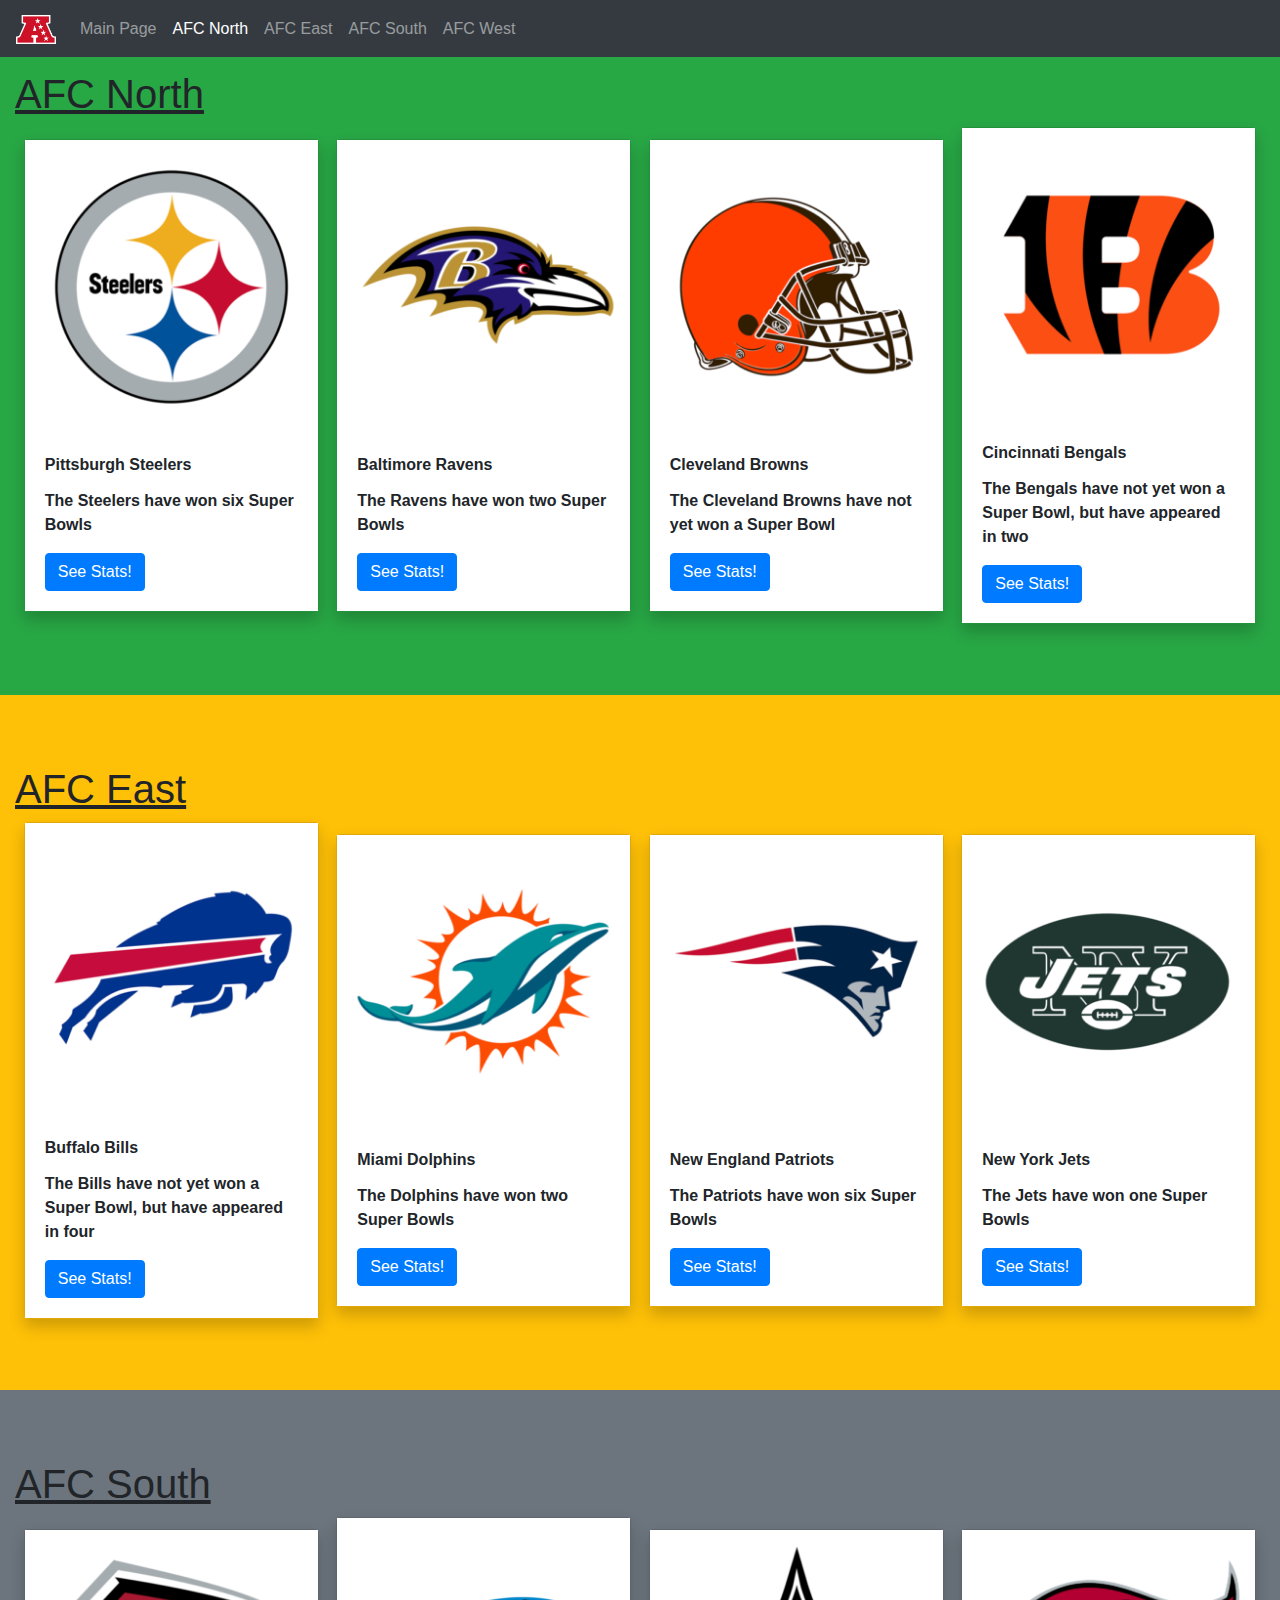
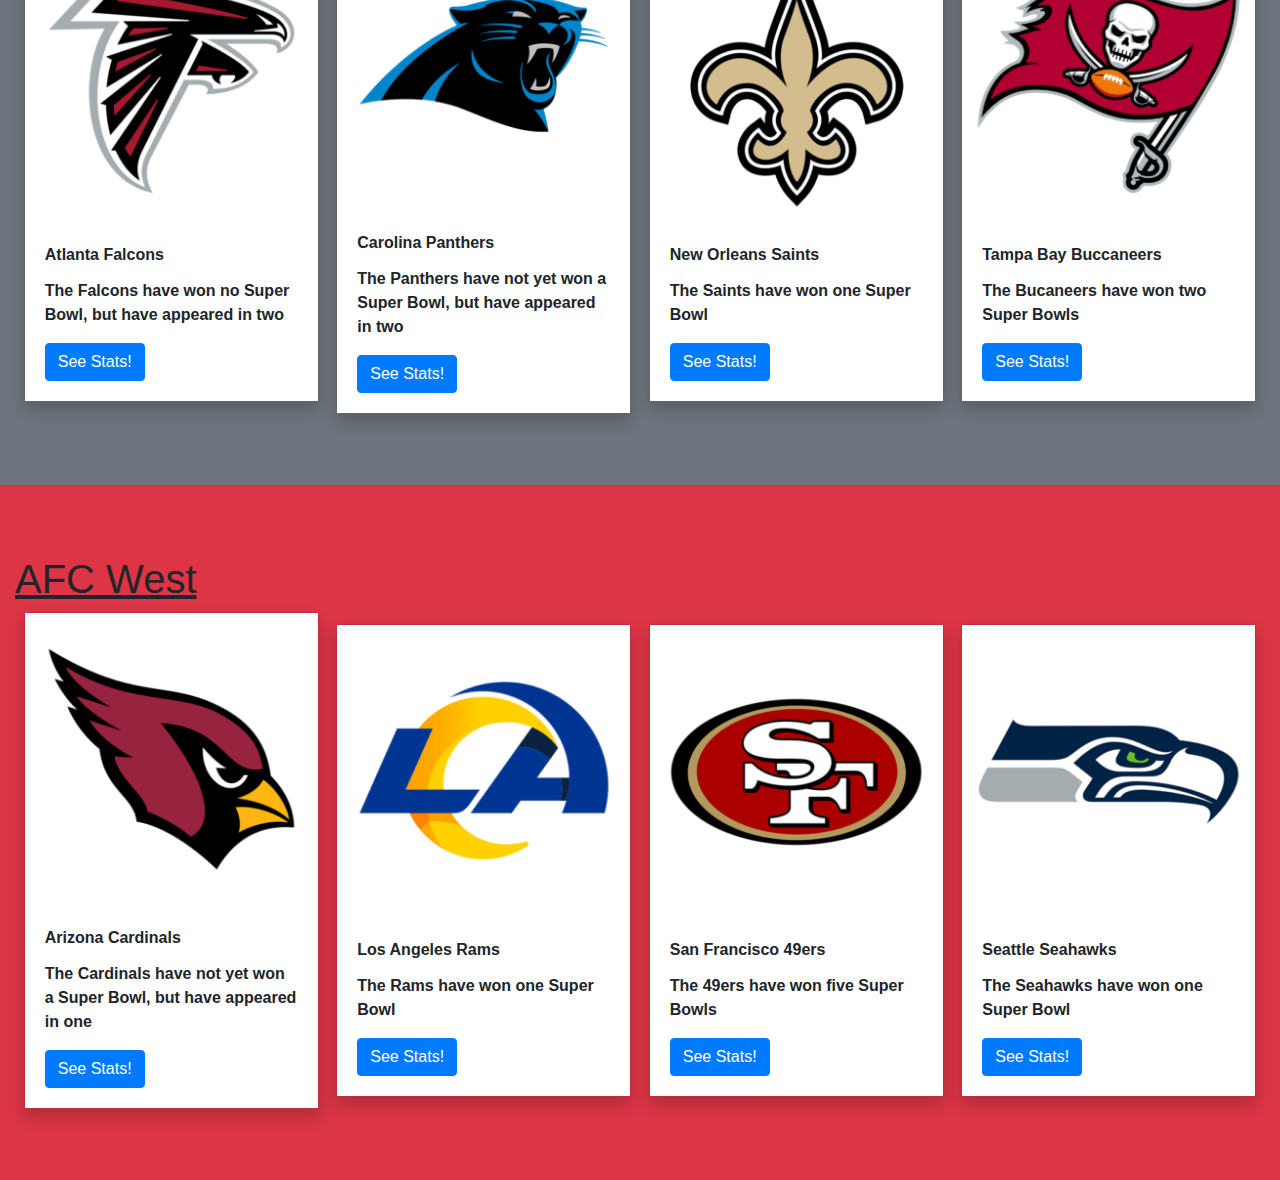
==== commit 9557ec28: "Update AFC.html" ====
--- a/AFC.html
+++ b/AFC.html
@@ -93,7 +93,7 @@
                 <img class="card-img-top" src="BrownsCle.png" alt="Browns Logo">
                 <div class="card-body">
                   <p class="card-title">Cleveland Browns</p>
-                  <p class="card-text">The Cleveland Browns have won four Super Bowls</p>
+                  <p class="card-text">The Cleveland Browns have not yet won a Super Bowl</p>
                   <a class="btn btn-primary stretched-link">See Stats!</a>
                 </div>
               </div>
@@ -114,7 +114,7 @@
                 <img class="card-img-top" src="BengalsCin.png" alt="Bengals Logo">
                 <div class="card-body">
                   <p class="card-title">Cincinnati Bengals</p>
-                  <p class="card-text">The Bengals have won two Super Bowls</p>
+                  <p class="card-text">The Bengals have not yet won a Super Bowl, but have appeared in two</p>
                   <a class="btn btn-primary stretched-link">See Stats!</a>
                 </div>
               </div>
@@ -139,84 +139,84 @@
           <th>
             <div class="card flip-card-inner">
               <div class="flip-front">
-                <img class="card-img-top" src="CowboysDal.png" alt="Cowboys Logo">
-                <div class="card-body">
-                  <p class="card-title">Dallas Cowboys</p>
-                  <p class="card-text">The Cowboys have won five Super Bowls</p>
-                  <a class="btn btn-primary stretched-link">See Stats!</a>
-                </div>
-              </div>
-              <div class="flip-back">
-                <br>
-                <h2>Dallas Cowboys</h2>
-                <br>
-                <p>Wins - 6</p>
-                <p>Losses - 10</p>
-                <p>Ties - 0</p>
-                <p>Current Streak - 1 Loss</p>
-              </div>
-            </div>
-          </th>
-          <th>
-            <div class="card flip-card-inner">
-              <div class="flip-front">
-                <img class="card-img-top" src="GiantsNew.png" alt="Giants Logo">
-                <div class="card-body">
-                  <p class="card-title">New York Giants</p>
-                  <p class="card-text">The Giants have won four Super Bowls</p>
-                  <a class="btn btn-primary stretched-link">See Stats!</a>
-                </div>
-              </div>
-              <div class="flip-back">
-                <br>
-                <h2>New York Giants</h2>
-                <br>
-                <p>Wins - 6</p>
-                <p>Losses - 10</p>
-                <p>Ties - 0</p>
-                <p>Current Streak - 1 Win</p>
-              </div>
-            </div>
-          </th>
-          <th>
-            <div class="card flip-card-inner">
-              <div class="flip-front">
-                <img class="card-img-top" src="EaglesPhi.png" alt="Eagles Logo">
-                <div class="card-body">
-                  <p class="card-title">Philidelphia Eagles</p>
-                  <p class="card-text">The Eagles have won one Super Bowl</p>
-                  <a class="btn btn-primary stretched-link">See Stats!</a>
-                </div>
-              </div>
-              <div class="flip-back">
-                <br>
-                <h2>Philidelphia Eagles</h2>
-                <br>
-                <p>Wins - 4</p>
-                <p>Losses - 11</p>
-                <p>Ties - 1</p>
-                <p>Current Streak - 1 Loss</p>
-              </div>
-            </div>
-          </th>
-          <th>
-            <div class="card flip-card-inner">
-              <div class="flip-front">
-                <img class="card-img-top" src="FootballTeamWas.png" alt="Washington Logo">
-                <div class="card-body">
-                  <p class="card-title">Washington Football Team</p>
-                  <p class="card-text">The Football Team has won three Super Bowls</p>
-                  <a class="btn btn-primary stretched-link">See Stats!</a>
-                </div>
-              </div>
-              <div class="flip-back">
-                <br>
-                <h2>Washington Football Team</h2>
+                <img class="card-img-top" src="BillsBuf.png" alt="Bills Logo">
+                <div class="card-body">
+                  <p class="card-title">Buffalo Bills</p>
+                  <p class="card-text">The Bills have not yet won a Super Bowl, but have appeared in four</p>
+                  <a class="btn btn-primary stretched-link">See Stats!</a>
+                </div>
+              </div>
+              <div class="flip-back">
+                <br>
+                <h2>Buffalo Bills</h2>
+                <br>
+                <p>Wins - 13</p>
+                <p>Losses - 3</p>
+                <p>Ties - 0</p>
+                <p>Current Streak - 6 Wins</p>
+              </div>
+            </div>
+          </th>
+          <th>
+            <div class="card flip-card-inner">
+              <div class="flip-front">
+                <img class="card-img-top" src="DolphinsMia.png" alt="Dolphins Logo">
+                <div class="card-body">
+                  <p class="card-title">Miami Dolphins</p>
+                  <p class="card-text">The Dolphins have won two Super Bowls</p>
+                  <a class="btn btn-primary stretched-link">See Stats!</a>
+                </div>
+              </div>
+              <div class="flip-back">
+                <br>
+                <h2>Miami Dolphins</h2>
+                <br>
+                <p>Wins - 10</p>
+                <p>Losses - 6</p>
+                <p>Ties - 0</p>
+                <p>Current Streak - 1 Loss</p>
+              </div>
+            </div>
+          </th>
+          <th>
+            <div class="card flip-card-inner">
+              <div class="flip-front">
+                <img class="card-img-top" src="PatriotsNew.png" alt="Patriots Logo">
+                <div class="card-body">
+                  <p class="card-title">New England Patriots</p>
+                  <p class="card-text">The Patriots have won six Super Bowls</p>
+                  <a class="btn btn-primary stretched-link">See Stats!</a>
+                </div>
+              </div>
+              <div class="flip-back">
+                <br>
+                <h2>New England Patriots</h2>
                 <br>
                 <p>Wins - 7</p>
                 <p>Losses - 9</p>
                 <p>Ties - 0</p>
                 <p>Current Streak - 1 Win</p>
+              </div>
+            </div>
+          </th>
+          <th>
+            <div class="card flip-card-inner">
+              <div class="flip-front">
+                <img class="card-img-top" src="JetsNew.png" alt="Jets Logo">
+                <div class="card-body">
+                  <p class="card-title">New York Jets</p>
+                  <p class="card-text">The Jets have won one Super Bowls</p>
+                  <a class="btn btn-primary stretched-link">See Stats!</a>
+                </div>
+              </div>
+              <div class="flip-back">
+                <br>
+                <h2>New York Jets</h2>
+                <br>
+                <p>Wins - 2</p>
+                <p>Losses - 14</p>
+                <p>Ties - 0</p>
+                <p>Current Streak - 1 Loss</p>
               </div>
             </div>
           </th>
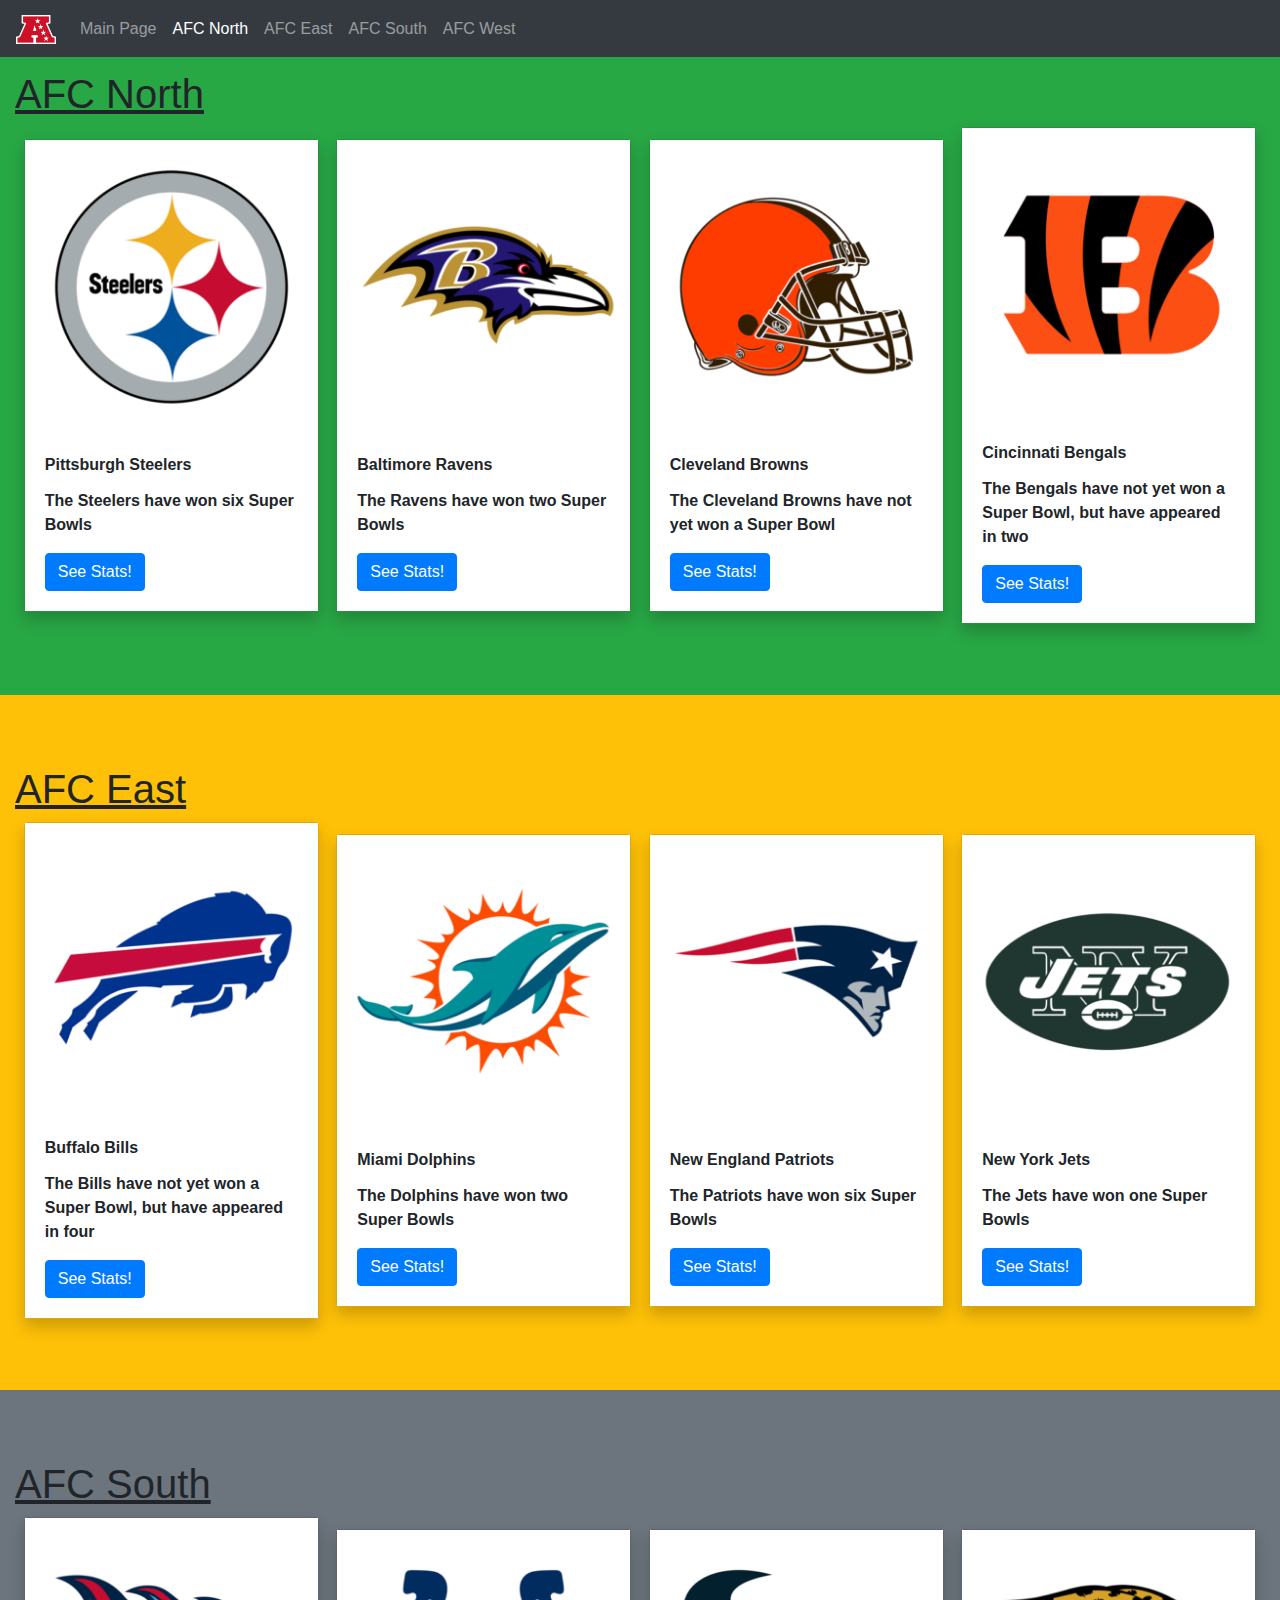
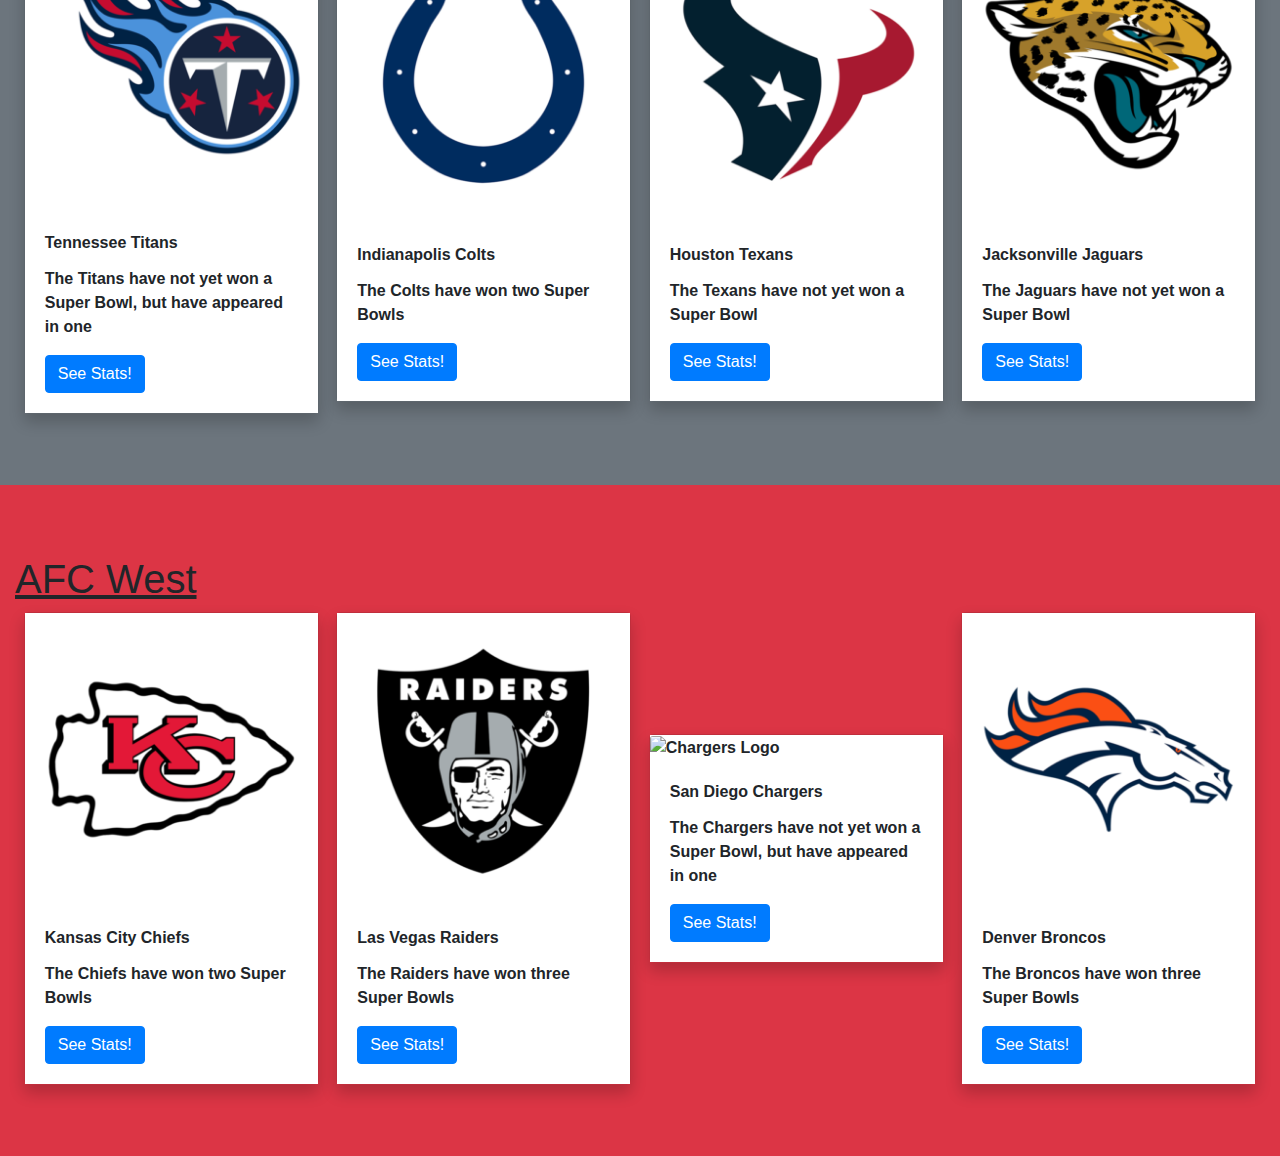
==== commit cf7682bc: "Update AFC.html" ====
--- a/AFC.html
+++ b/AFC.html
@@ -230,16 +230,58 @@
           <th>
             <div class="card flip-card-inner">
               <div class="flip-front">
-                <img class="card-img-top" src="FalconsAtl.png" alt="Falcons Logo">
-                <div class="card-body">
-                  <p class="card-title">Atlanta Falcons</p>
-                  <p class="card-text">The Falcons have won no Super Bowl, but have appeared in two</p>
-                  <a class="btn btn-primary stretched-link">See Stats!</a>
-                </div>
-              </div>
-              <div class="flip-back">
-                <br>
-                <h2>Atlanta Falcons</h2>
+                <img class="card-img-top" src="TitansTen.png" alt="Titans Logo">
+                <div class="card-body">
+                  <p class="card-title">Tennessee Titans</p>
+                  <p class="card-text">The Titans have not yet won a Super Bowl, but have appeared in one</p>
+                  <a class="btn btn-primary stretched-link">See Stats!</a>
+                </div>
+              </div>
+              <div class="flip-back">
+                <br>
+                <h2>Tennessee Titans</h2>
+                <br>
+                <p>Wins - 11</p>
+                <p>Losses - 5</p>
+                <p>Ties - 0</p>
+                <p>Current Streak - 1 Win</p>
+              </div>
+            </div>
+          </th>
+          <th>
+            <div class="card flip-card-inner">
+              <div class="flip-front">
+                <img class="card-img-top" src="ColtsInd.png" alt="Colts Logo">
+                <div class="card-body">
+                  <p class="card-title">Indianapolis Colts</p>
+                  <p class="card-text">The Colts have won two Super Bowls</p>
+                  <a class="btn btn-primary stretched-link">See Stats!</a>
+                </div>
+              </div>
+              <div class="flip-back">
+                <br>
+                <h2>Indianapolis Colts</h2>
+                <br>
+                <p>Wins - 11</p>
+                <p>Losses - 5</p>
+                <p>Ties - 0</p>
+                <p>Current Streak - 1 Win</p>
+              </div>
+            </div>
+          </th>
+          <th>
+            <div class="card flip-card-inner">
+              <div class="flip-front">
+                <img class="card-img-top" src="TexansHou.png" alt="Texans Logo">
+                <div class="card-body">
+                  <p class="card-title">Houston Texans</p>
+                  <p class="card-text">The Texans have not yet won a Super Bowl</p>
+                  <a class="btn btn-primary stretched-link">See Stats!</a>
+                </div>
+              </div>
+              <div class="flip-back">
+                <br>
+                <h2>Houston Texans</h2>
                 <br>
                 <p>Wins - 4</p>
                 <p>Losses - 12</p>
@@ -251,63 +293,21 @@
           <th>
             <div class="card flip-card-inner">
               <div class="flip-front">
-                <img class="card-img-top" src="PanthersCar.png" alt="Panthers Logo">
-                <div class="card-body">
-                  <p class="card-title">Carolina Panthers</p>
-                  <p class="card-text">The Panthers have not yet won a Super Bowl, but have appeared in two</p>
-                  <a class="btn btn-primary stretched-link">See Stats!</a>
-                </div>
-              </div>
-              <div class="flip-back">
-                <br>
-                <h2>Carolina Panthers</h2>
-                <br>
-                <p>Wins - 5</p>
-                <p>Losses - 11</p>
-                <p>Ties - 0</p>
-                <p>Current Streak - 1 Loss</p>
-              </div>
-            </div>
-          </th>
-          <th>
-            <div class="card flip-card-inner">
-              <div class="flip-front">
-                <img class="card-img-top" src="SaintsNew.png" alt="Saints Logo">
-                <div class="card-body">
-                  <p class="card-title">New Orleans Saints</p>
-                  <p class="card-text">The Saints have won one Super Bowl</p>
-                  <a class="btn btn-primary stretched-link">See Stats!</a>
-                </div>
-              </div>
-              <div class="flip-back">
-                <br>
-                <h2>New Orleans Sants</h2>
-                <br>
-                <p>Wins - 12</p>
-                <p>Losses - 4</p>
-                <p>Ties - 0</p>
-                <p>Current Streak - 2 Wins</p>
-              </div>
-            </div>
-          </th>
-          <th>
-            <div class="card flip-card-inner">
-              <div class="flip-front">
-                <img class="card-img-top" src="BuccaneersTam.png" alt="Buccaneers Logo">
-                <div class="card-body">
-                  <p class="card-title">Tampa Bay Buccaneers</p>
-                  <p class="card-text">The Bucaneers have won two Super Bowls</p>
-                  <a class="btn btn-primary stretched-link">See Stats!</a>
-                </div>
-              </div>
-              <div class="flip-back">
-                <br>
-                <h2>Tampa Bay Buccaneers</h2>
-                <br>
-                <p>Wins - 11</p>
-                <p>Losses - 5</p>
-                <p>Ties - 0</p>
-                <p>Current Streak - 4 Wins</p>
+                <img class="card-img-top" src="JaguarsJac.png" alt="Jaguars Logo">
+                <div class="card-body">
+                  <p class="card-title">Jacksonville Jaguars</p>
+                  <p class="card-text">The Jaguars have not yet won a Super Bowl</p>
+                  <a class="btn btn-primary stretched-link">See Stats!</a>
+                </div>
+              </div>
+              <div class="flip-back">
+                <br>
+                <h2>Jacksonville Jaguars</h2>
+                <br>
+                <p>Wins - 1</p>
+                <p>Losses - 15</p>
+                <p>Ties - 0</p>
+                <p>Current Streak - 15 Loss</p>
               </div>
             </div>
           </th>
@@ -321,41 +321,41 @@
           <th>
             <div class="card flip-card-inner">
               <div class="flip-front">
-                <img class="card-img-top" src="CardinalsAri.png" alt="Cardinals Logo">
-                <div class="card-body">
-                  <p class="card-title">Arizona Cardinals</p>
-                  <p class="card-text">The Cardinals have not yet won a Super Bowl, but have appeared in one</p>
-                  <a class="btn btn-primary stretched-link">See Stats!</a>
-                </div>
-              </div>
-              <div class="flip-back">
-                <br>
-                <h2>Arizona Cardinals</h2>
+                <img class="card-img-top" src="ChiefsKan.png" alt="Chiefs Logo">
+                <div class="card-body">
+                  <p class="card-title">Kansas City Chiefs</p>
+                  <p class="card-text">The Chiefs have won two Super Bowls</p>
+                  <a class="btn btn-primary stretched-link">See Stats!</a>
+                </div>
+              </div>
+              <div class="flip-back">
+                <br>
+                <h2>Kansas City Chiefs</h2>
+                <br>
+                <p>Wins - 14</p>
+                <p>Losses - 2</p>
+                <p>Ties - 0</p>
+                <p>Current Streak - 1 Loss</p>
+              </div>
+            </div>
+          </th>
+          <th>
+            <div class="card flip-card-inner">
+              <div class="flip-front">
+                <img class="card-img-top" src="RaidersLas.png" alt="Raiders Logo">
+                <div class="card-body">
+                  <p class="card-title">Las Vegas Raiders</p>
+                  <p class="card-text">The Raiders have won three Super Bowls</p>
+                  <a class="btn btn-primary stretched-link">See Stats!</a>
+                </div>
+              </div>
+              <div class="flip-back">
+                <br>
+                <h2>Las Vegas Raiders</h2>
                 <br>
                 <p>Wins - 8</p>
                 <p>Losses - 8</p>
                 <p>Ties - 0</p>
-                <p>Current Streak - 2 Loss</p>
-              </div>
-            </div>
-          </th>
-          <th>
-            <div class="card flip-card-inner">
-              <div class="flip-front">
-                <img class="card-img-top" src="RamsLos.png" alt="Rams Logo">
-                <div class="card-body">
-                  <p class="card-title">Los Angeles Rams</p>
-                  <p class="card-text">The Rams have won one Super Bowl</p>
-                  <a class="btn btn-primary stretched-link">See Stats!</a>
-                </div>
-              </div>
-              <div class="flip-back">
-                <br>
-                <h2>Los Angeles Rams</h2>
-                <br>
-                <p>Wins - 10</p>
-                <p>Losses - 6</p>
-                <p>Ties - 0</p>
                 <p>Current Streak - 1 Win</p>
               </div>
             </div>
@@ -363,42 +363,42 @@
           <th>
             <div class="card flip-card-inner">
               <div class="flip-front">
-                <img class="card-img-top" src="49ersSan.png" alt="49ers Logo">
-                <div class="card-body">
-                  <p class="card-title">San Francisco 49ers</p>
-                  <p class="card-text">The 49ers have won five Super Bowls</p>
-                  <a class="btn btn-primary stretched-link">See Stats!</a>
-                </div>
-              </div>
-              <div class="flip-back">
-                <br>
-                <h2>San Francisco 49ers</h2>
-                <br>
-                <p>Wins - 6</p>
-                <p>Losses - 10</p>
-                <p>Ties - 0</p>
-                <p>Current Streak - 1 Loss</p>
-              </div>
-            </div>
-          </th>
-          <th>
-            <div class="card flip-card-inner">
-              <div class="flip-front">
-                <img class="card-img-top" src="SeahawksSea.png" alt="Seahawks Logo">
-                <div class="card-body">
-                  <p class="card-title">Seattle Seahawks</p>
-                  <p class="card-text">The Seahawks have won one Super Bowl</p>
-                  <a class="btn btn-primary stretched-link">See Stats!</a>
-                </div>
-              </div>
-              <div class="flip-back">
-                <br>
-                <h2>Seattle Seahawks</h2>
-                <br>
-                <p>Wins - 12</p>
-                <p>Losses - 4</p>
+                <img class="card-img-top" src="ChargersSan.png" alt="Chargers Logo">
+                <div class="card-body">
+                  <p class="card-title">San Diego Chargers</p>
+                  <p class="card-text">The Chargers have not yet won a Super Bowl, but have appeared in one</p>
+                  <a class="btn btn-primary stretched-link">See Stats!</a>
+                </div>
+              </div>
+              <div class="flip-back">
+                <br>
+                <h2>San Diego Chargers</h2>
+                <br>
+                <p>Wins - 7</p>
+                <p>Losses - 9</p>
                 <p>Ties - 0</p>
                 <p>Current Streak - 4 Wins</p>
+              </div>
+            </div>
+          </th>
+          <th>
+            <div class="card flip-card-inner">
+              <div class="flip-front">
+                <img class="card-img-top" src="BroncosDen.png" alt="Broncos Logo">
+                <div class="card-body">
+                  <p class="card-title">Denver Broncos</p>
+                  <p class="card-text">The Broncos have won three Super Bowls</p>
+                  <a class="btn btn-primary stretched-link">See Stats!</a>
+                </div>
+              </div>
+              <div class="flip-back">
+                <br>
+                <h2>Denver Broncos</h2>
+                <br>
+                <p>Wins - 5</p>
+                <p>Losses - 11</p>
+                <p>Ties - 0</p>
+                <p>Current Streak - 3 Loss</p>
               </div>
             </div>
           </th>
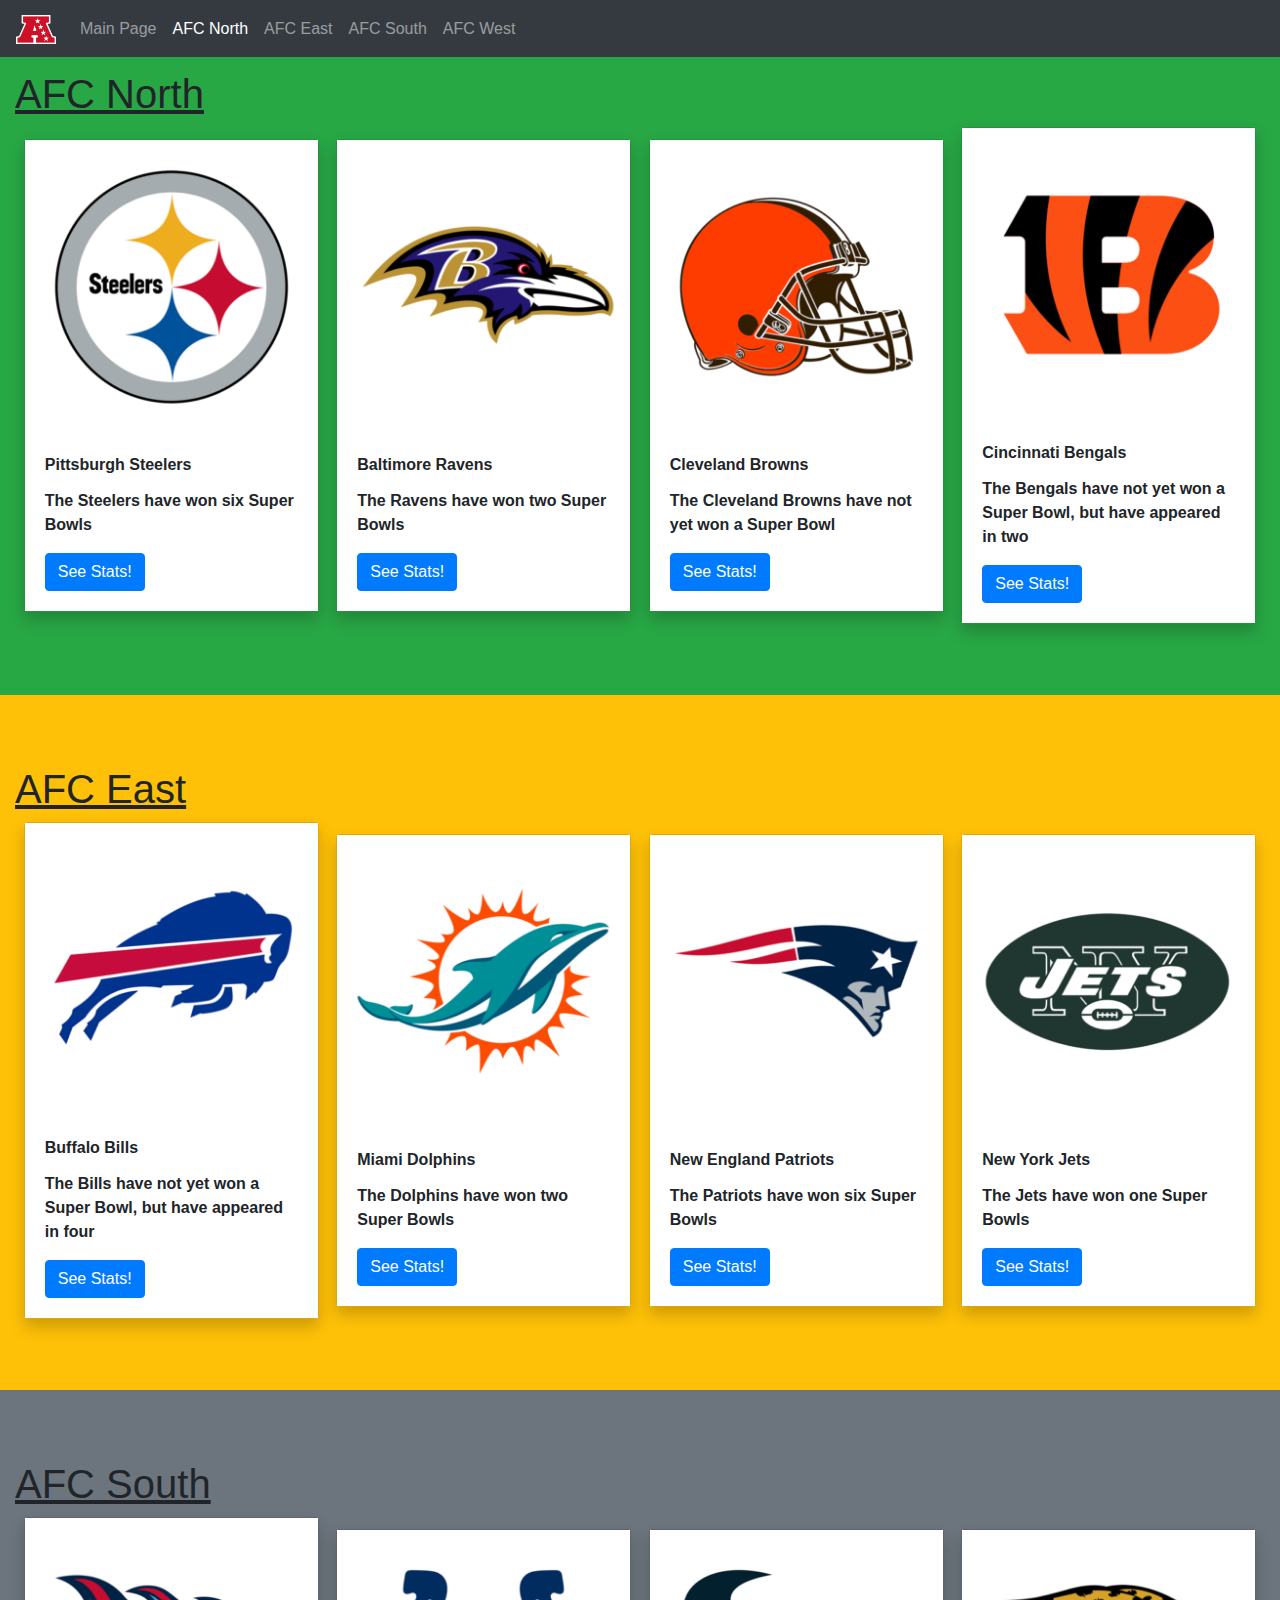
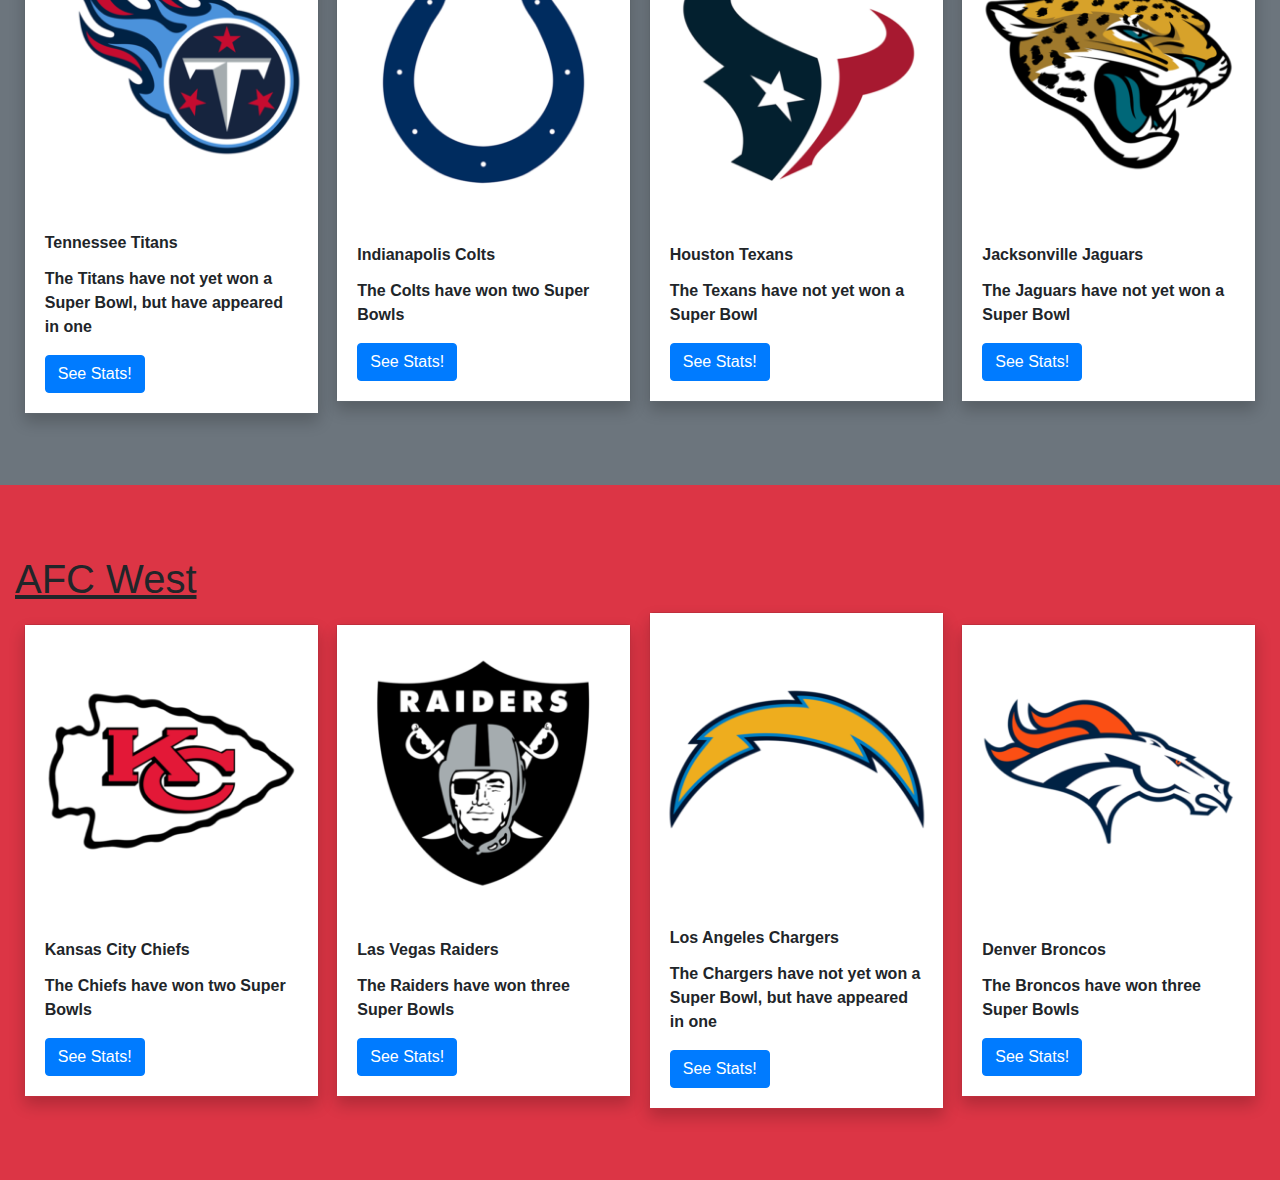
==== commit 72124b74: "Update AFC.html" ====
--- a/AFC.html
+++ b/AFC.html
@@ -363,16 +363,16 @@
           <th>
             <div class="card flip-card-inner">
               <div class="flip-front">
-                <img class="card-img-top" src="ChargersSan.png" alt="Chargers Logo">
-                <div class="card-body">
-                  <p class="card-title">San Diego Chargers</p>
+                <img class="card-img-top" src="ChargersLos.png" alt="Chargers Logo">
+                <div class="card-body">
+                  <p class="card-title">Los Angeles Chargers</p>
                   <p class="card-text">The Chargers have not yet won a Super Bowl, but have appeared in one</p>
                   <a class="btn btn-primary stretched-link">See Stats!</a>
                 </div>
               </div>
               <div class="flip-back">
                 <br>
-                <h2>San Diego Chargers</h2>
+                <h2>Los Angeles Chargers</h2>
                 <br>
                 <p>Wins - 7</p>
                 <p>Losses - 9</p>
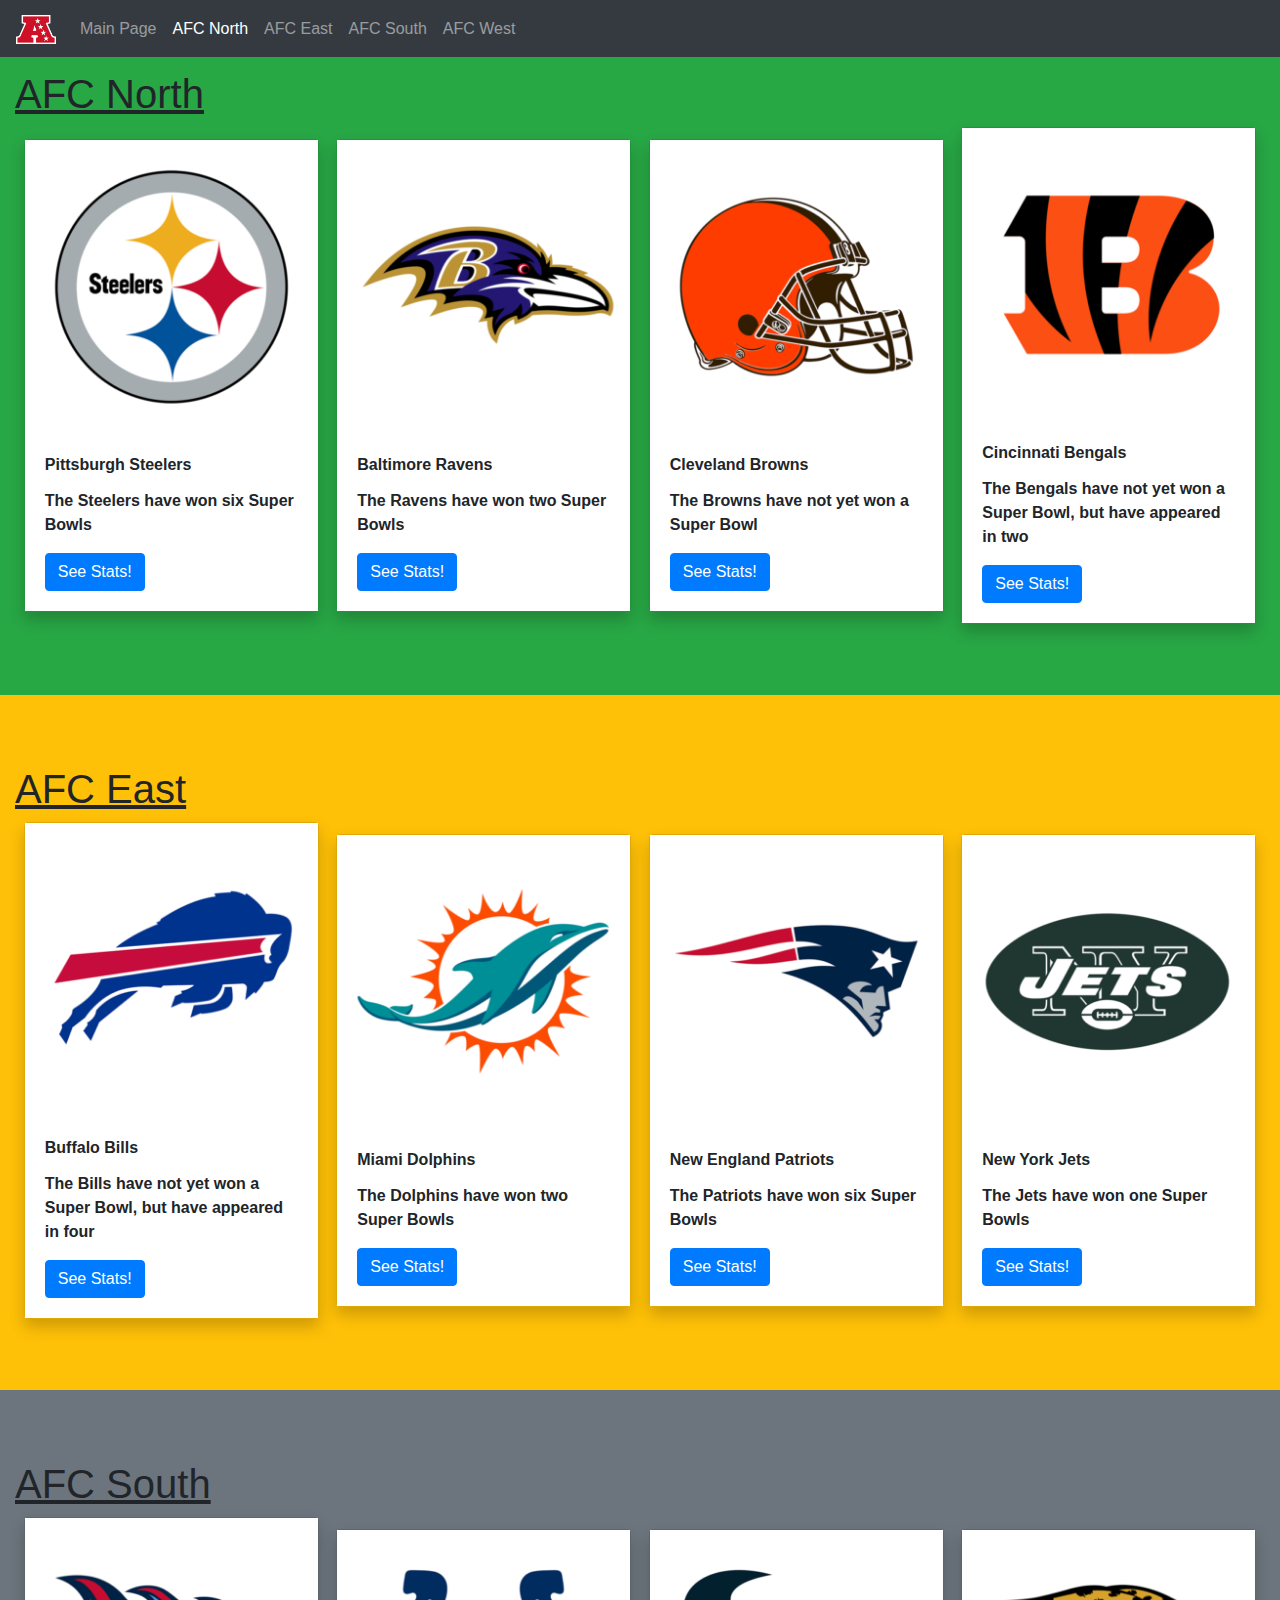
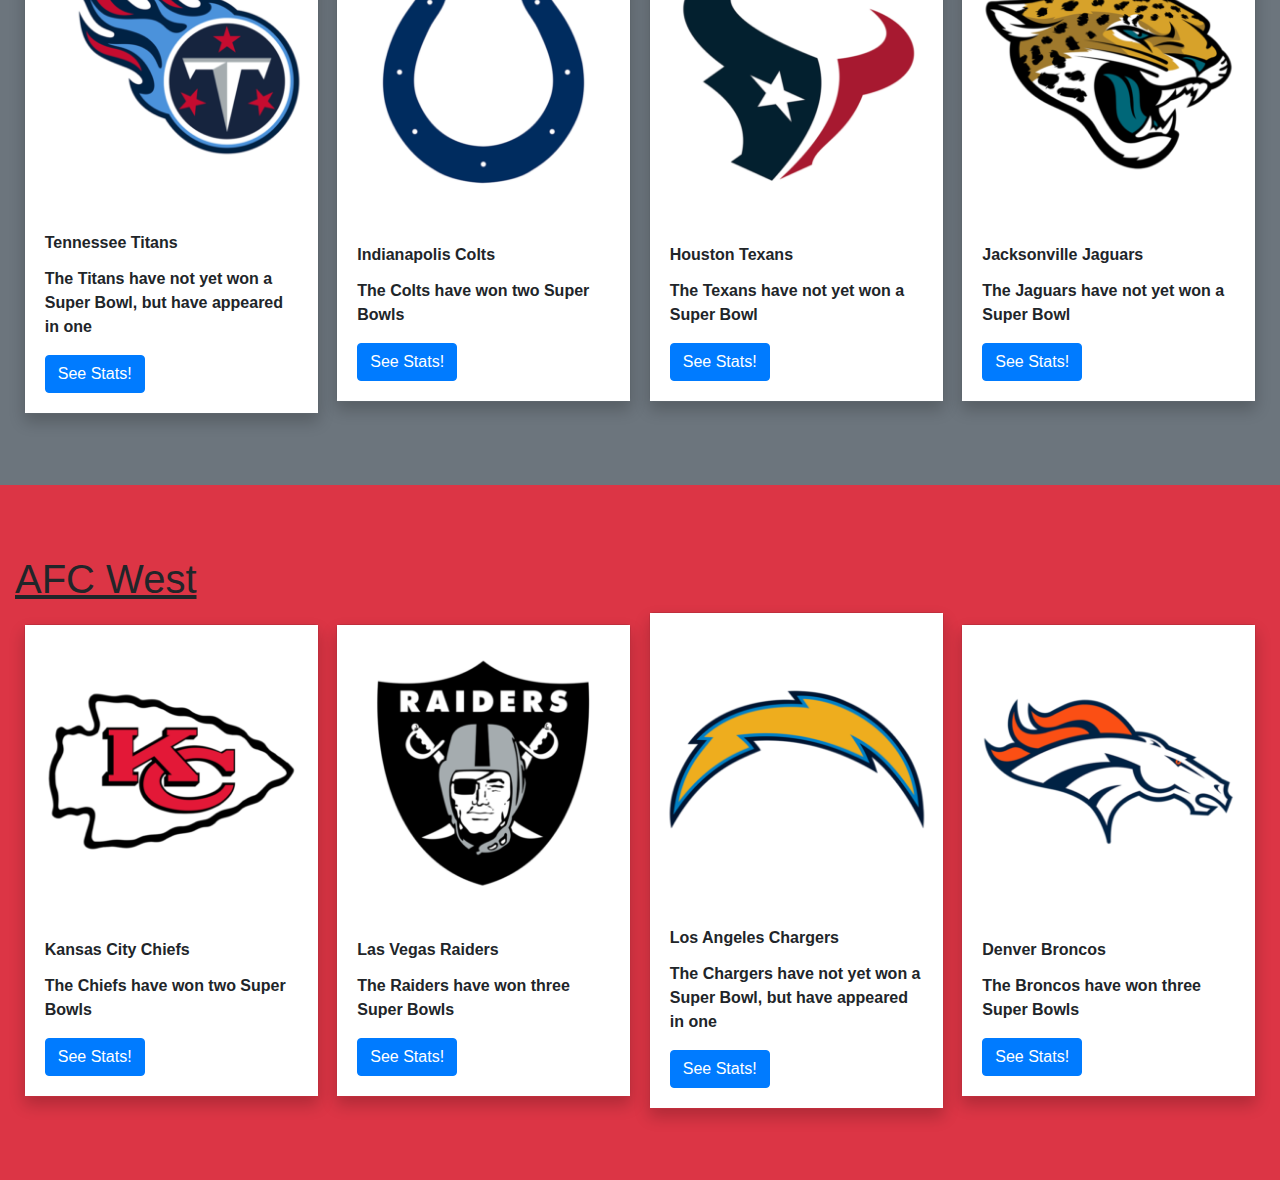
==== commit fad15785: "Update AFC.html" ====
--- a/AFC.html
+++ b/AFC.html
@@ -57,7 +57,7 @@
               </div>
               <div class="flip-back">
                 <br>
-                <h2>Pittsburgh Steelers</h2>
+                <p class="h2">Pittsburgh Steelers</p>
                 <br>
                 <p>Wins - 12</p>
                 <p>Losses - 4</p>
@@ -78,7 +78,7 @@
               </div>
               <div class="flip-back">
                 <br>
-                <h2>Baltimore Ravens</h2>
+                <p class="h2">Baltimore Ravens</p>
                 <br>
                 <p>Wins - 11</p>
                 <p>Losses - 5</p>
@@ -93,13 +93,13 @@
                 <img class="card-img-top" src="BrownsCle.png" alt="Browns Logo">
                 <div class="card-body">
                   <p class="card-title">Cleveland Browns</p>
-                  <p class="card-text">The Cleveland Browns have not yet won a Super Bowl</p>
-                  <a class="btn btn-primary stretched-link">See Stats!</a>
-                </div>
-              </div>
-              <div class="flip-back">
-                <br>
-                <h2>Cleveland Browns</h2>
+                  <p class="card-text">The Browns have not yet won a Super Bowl</p>
+                  <a class="btn btn-primary stretched-link">See Stats!</a>
+                </div>
+              </div>
+              <div class="flip-back">
+                <br>
+                <p class="h2">Cleveland Browns</p>
                 <br>
                 <p>Wins - 11</p>
                 <p>Losses - 5</p>
@@ -120,7 +120,7 @@
               </div>
               <div class="flip-back">
                 <br>
-                <h2>Cincinnati Bengals</h2>
+                <p class="h2">Cincinnati Bengals</p>
                 <br>
                 <p>Wins - 4</p>
                 <p>Losses - 11</p>
@@ -148,7 +148,7 @@
               </div>
               <div class="flip-back">
                 <br>
-                <h2>Buffalo Bills</h2>
+                <p class="h2">Buffalo Bills</p>
                 <br>
                 <p>Wins - 13</p>
                 <p>Losses - 3</p>
@@ -169,7 +169,7 @@
               </div>
               <div class="flip-back">
                 <br>
-                <h2>Miami Dolphins</h2>
+                <p class="h2">Miami Dolphins</p>
                 <br>
                 <p>Wins - 10</p>
                 <p>Losses - 6</p>
@@ -190,7 +190,7 @@
               </div>
               <div class="flip-back">
                 <br>
-                <h2>New England Patriots</h2>
+                <p class="h2">New England Patriots</p>
                 <br>
                 <p>Wins - 7</p>
                 <p>Losses - 9</p>
@@ -211,7 +211,7 @@
               </div>
               <div class="flip-back">
                 <br>
-                <h2>New York Jets</h2>
+                <p class="h2">New York Jets</p>
                 <br>
                 <p>Wins - 2</p>
                 <p>Losses - 14</p>
@@ -239,7 +239,7 @@
               </div>
               <div class="flip-back">
                 <br>
-                <h2>Tennessee Titans</h2>
+                <p class="h2">Tennessee Titans</p>
                 <br>
                 <p>Wins - 11</p>
                 <p>Losses - 5</p>
@@ -260,7 +260,7 @@
               </div>
               <div class="flip-back">
                 <br>
-                <h2>Indianapolis Colts</h2>
+                <p class="h2">Indianapolis Colts</p>
                 <br>
                 <p>Wins - 11</p>
                 <p>Losses - 5</p>
@@ -281,7 +281,7 @@
               </div>
               <div class="flip-back">
                 <br>
-                <h2>Houston Texans</h2>
+                <p class="h2">Houston Texans</p>
                 <br>
                 <p>Wins - 4</p>
                 <p>Losses - 12</p>
@@ -302,7 +302,7 @@
               </div>
               <div class="flip-back">
                 <br>
-                <h2>Jacksonville Jaguars</h2>
+                <p class="h2">Jacksonville Jaguars</p>
                 <br>
                 <p>Wins - 1</p>
                 <p>Losses - 15</p>
@@ -330,7 +330,7 @@
               </div>
               <div class="flip-back">
                 <br>
-                <h2>Kansas City Chiefs</h2>
+                <p class="h2">Kansas City Chiefs</p>
                 <br>
                 <p>Wins - 14</p>
                 <p>Losses - 2</p>
@@ -351,7 +351,7 @@
               </div>
               <div class="flip-back">
                 <br>
-                <h2>Las Vegas Raiders</h2>
+                <p class="h2">Las Vegas Raiders</p>
                 <br>
                 <p>Wins - 8</p>
                 <p>Losses - 8</p>
@@ -372,7 +372,7 @@
               </div>
               <div class="flip-back">
                 <br>
-                <h2>Los Angeles Chargers</h2>
+                <p class="h2">Los Angeles Chargers</p>
                 <br>
                 <p>Wins - 7</p>
                 <p>Losses - 9</p>
@@ -393,7 +393,7 @@
               </div>
               <div class="flip-back">
                 <br>
-                <h2>Denver Broncos</h2>
+                <p class="h2">Denver Broncos</p>
                 <br>
                 <p>Wins - 5</p>
                 <p>Losses - 11</p>
--- a/mystyle.css
+++ b/mystyle.css
@@ -38,7 +38,9 @@
   position: absolute;
   text-align: center;
 }
-h2 {
+.h2 {
+  font-size: x-large;
+  font-weight: bold;
   text-decoration: underline; 
 }
 h1 {
